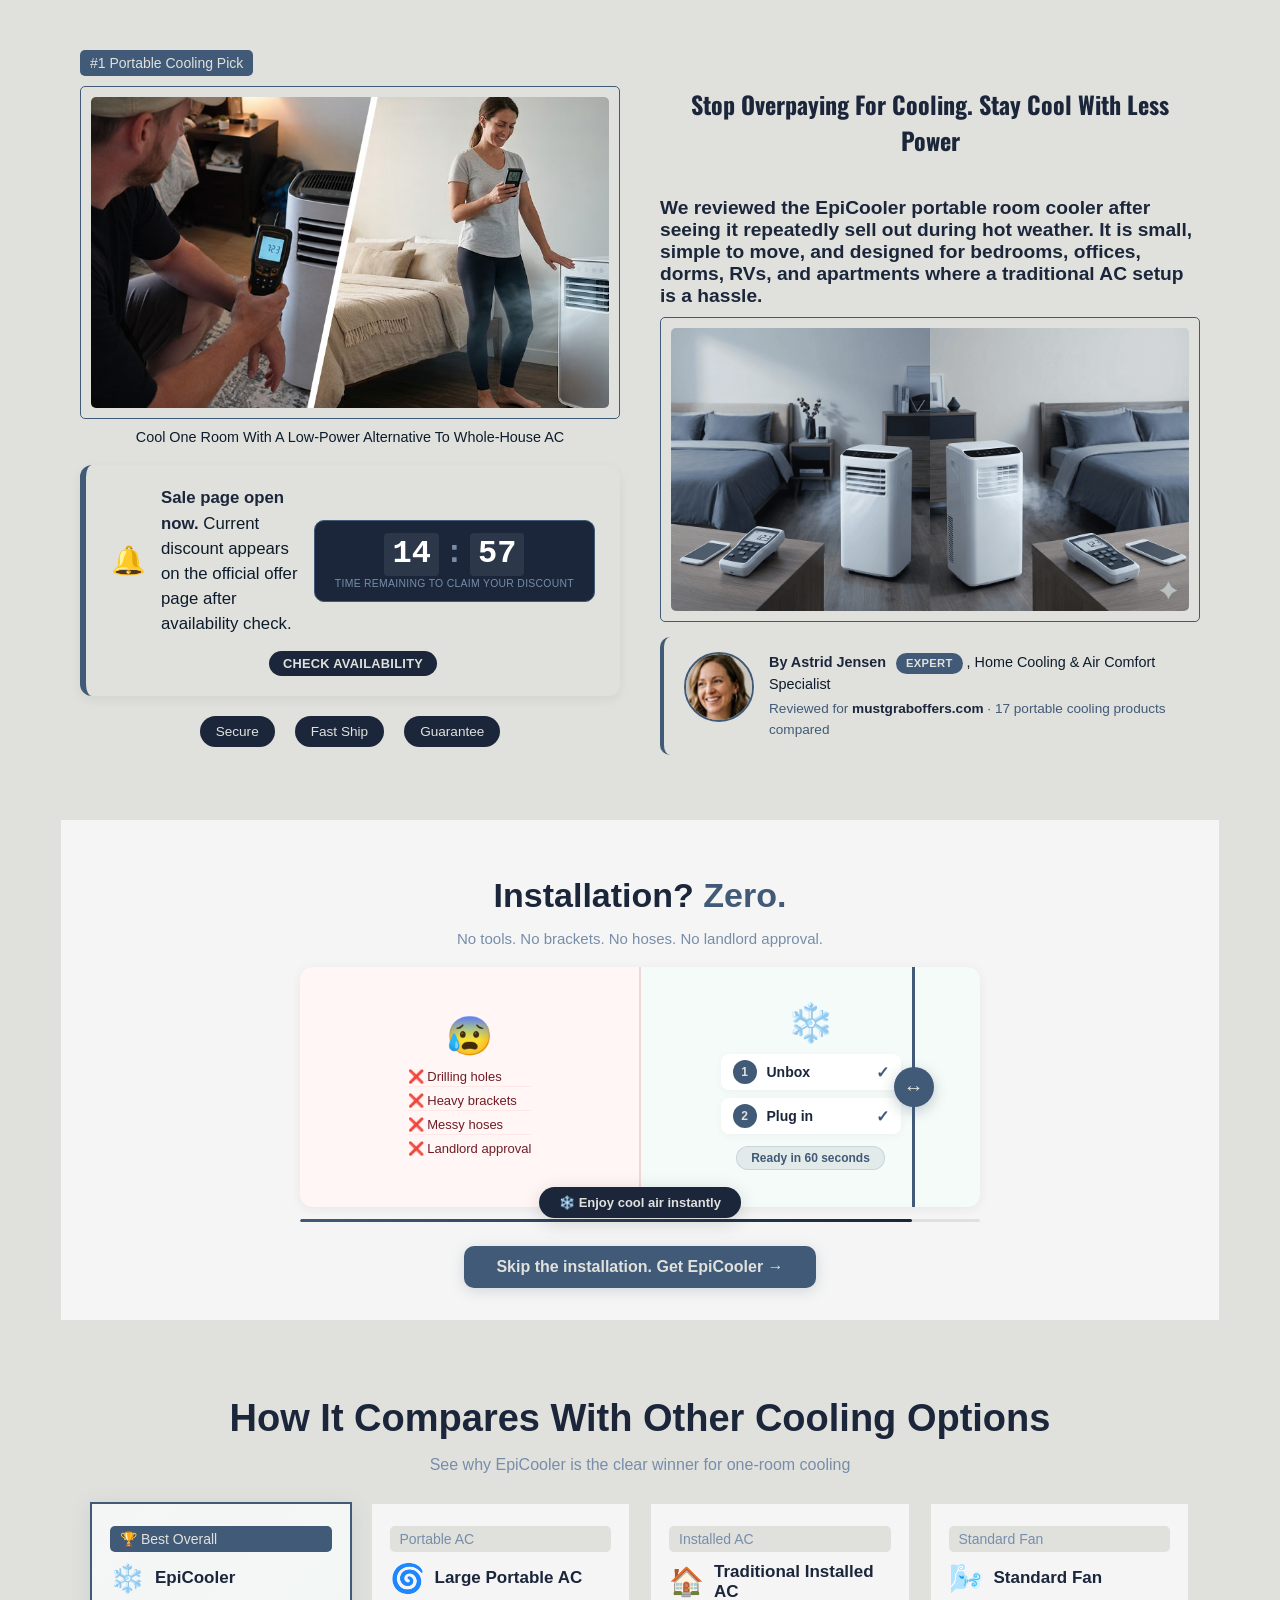
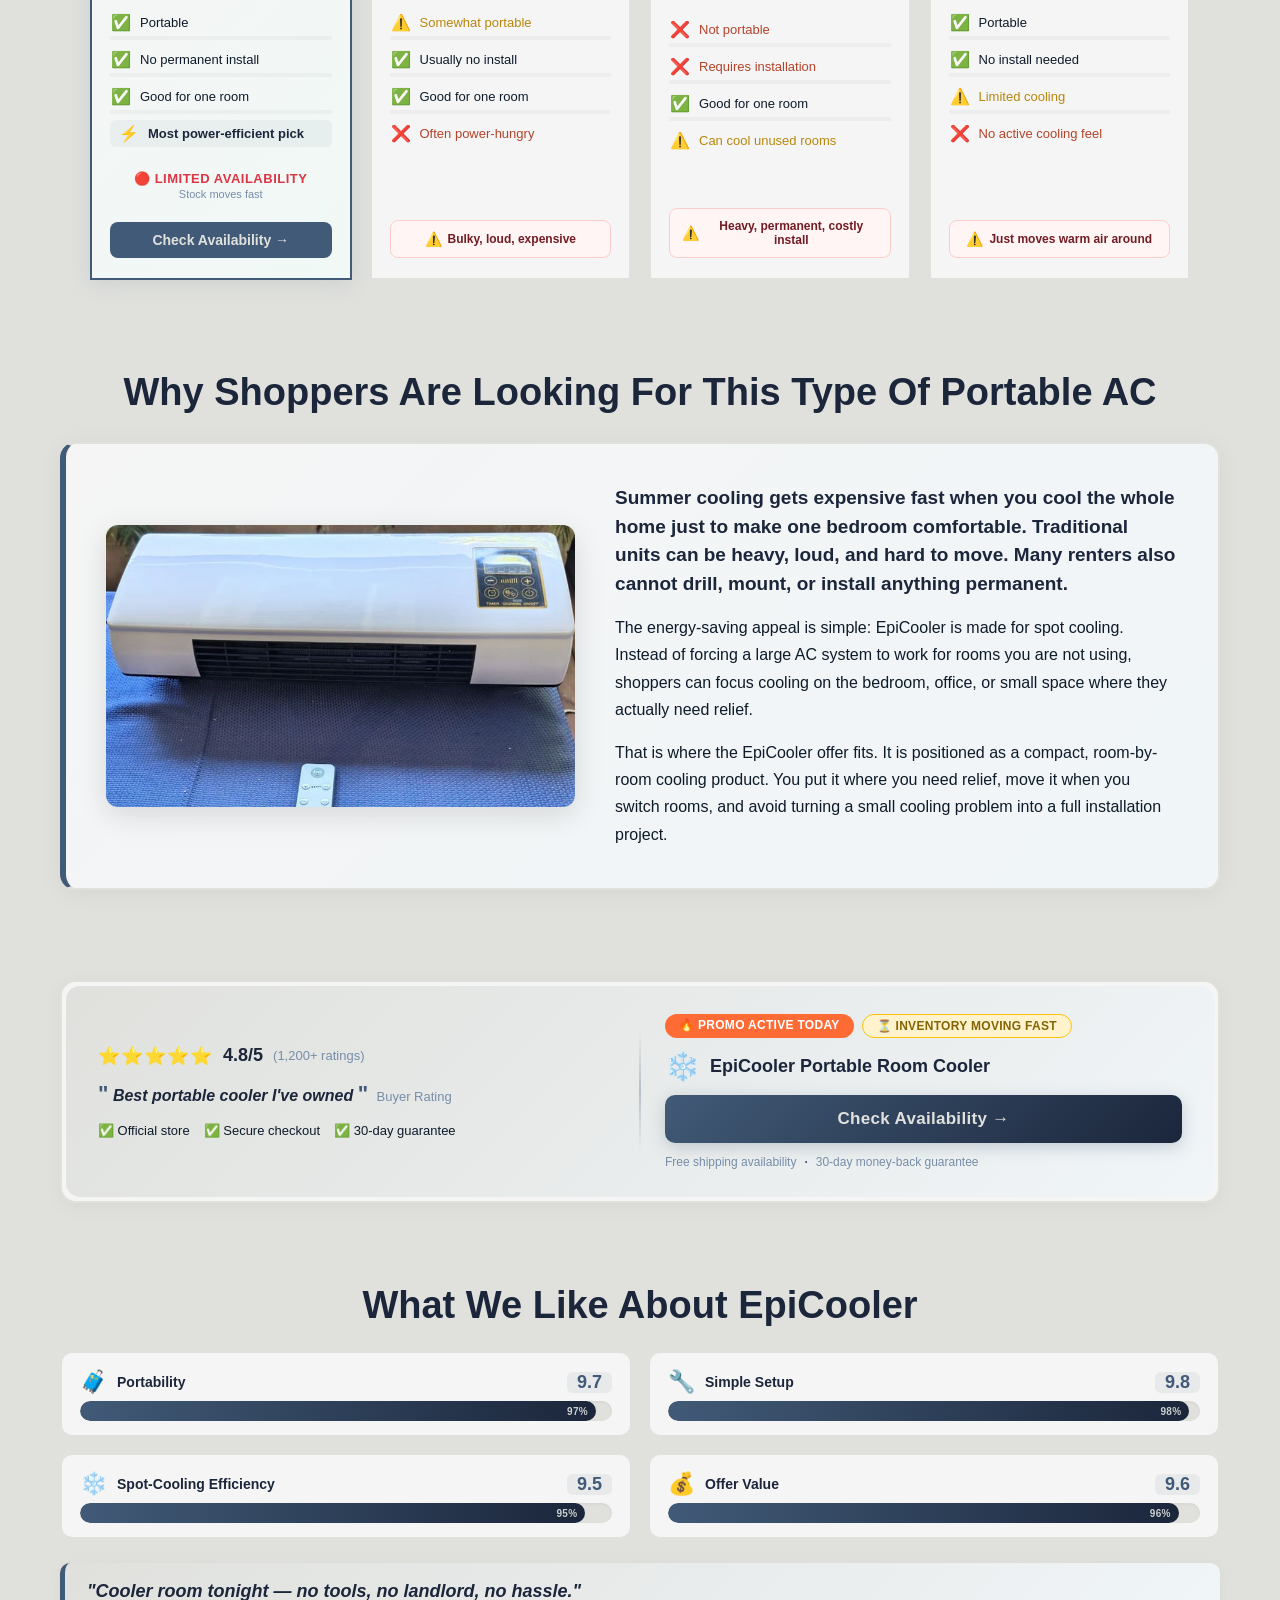
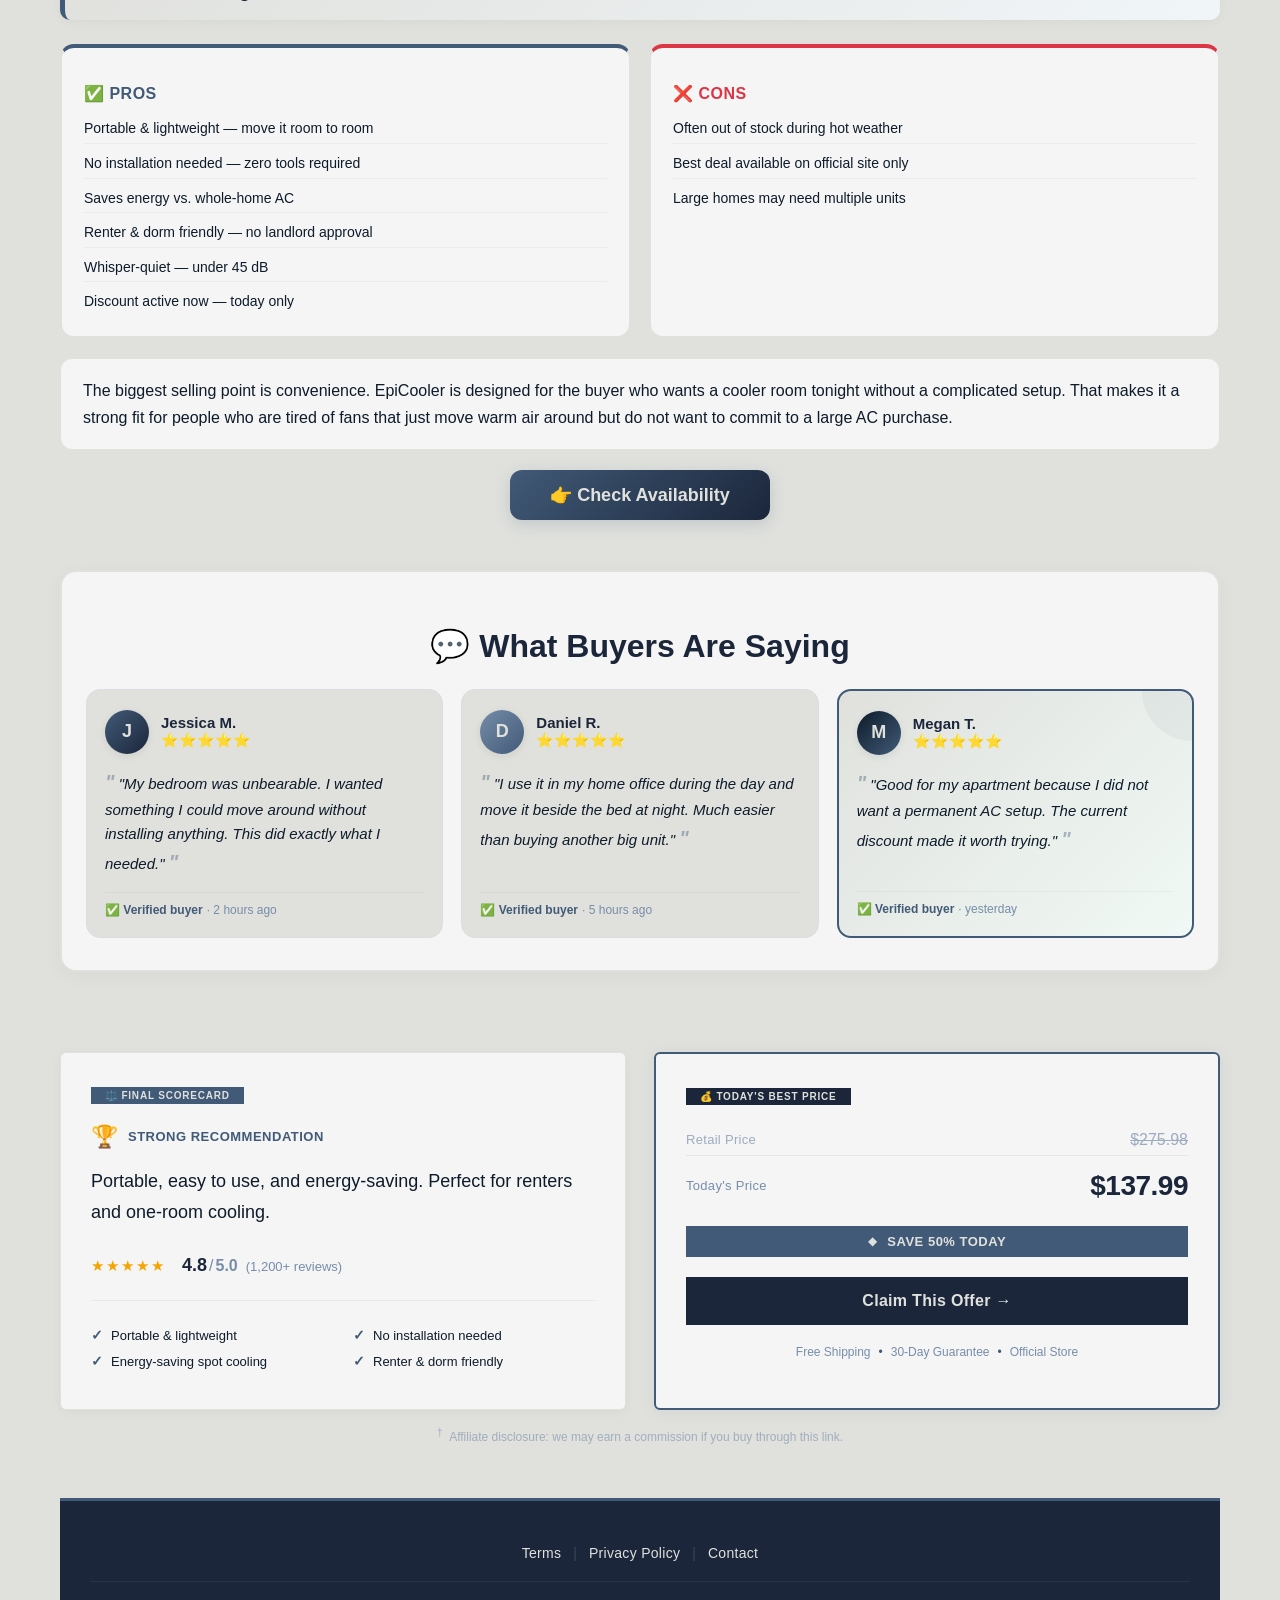
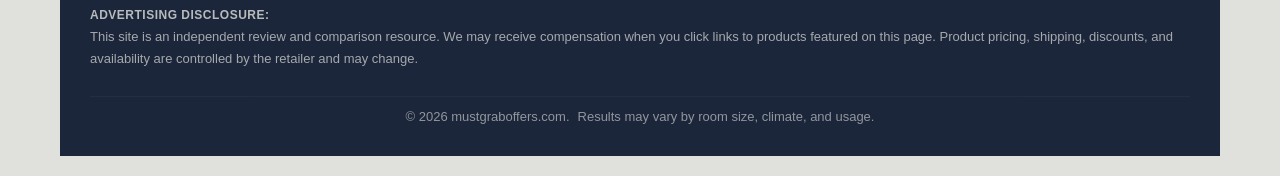
==== index.html @ 8e771e84 "first commit" ====
<!DOCTYPE html>
<html lang="en">

<head>
  <meta charset="UTF-8" />
  <meta name="viewport" content="width=device-width, initial-scale=1.0" />
  <link rel="preconnect" href="https://fonts.googleapis.com" />
  <link rel="preconnect" href="https://fonts.gstatic.com" crossorigin />
  <link href="https://fonts.googleapis.com/css2?family=Oswald:wght@200..700&display=swap" rel="stylesheet" />
  <link rel="stylesheet" href="style.css" />
  <title>Portable Ac</title>
</head>

<body>
  <div class="pagecontainer">
    <div class="section-container">
      <div class="hero">
        <div class="leftside-holder">
          <div class="badge">#1 Portable Cooling Pick</div>
          <div class="img-container">
            <img src="imgs/hero.jpg" alt="" />
          </div>
          <div class="img-des">
            Cool One Room With A Low-Power Alternative To Whole-House AC
          </div>
          <div class="note">
            <div class="note-left">
              <div class="note-icon">🔔</div>
              <div class="note-text">
                <strong>Sale page open now.</strong>
                Current discount appears on the official offer page after
                availability check.
              </div>
            </div>
            <div class="timer-wrapper">
              <div class="timer-display" id="discountTimer">
                <span id="minutes">15</span>
                <span class="timer-colon">:</span>
                <span id="seconds">00</span>
              </div>
              <div class="timer-label">
                Time remaining to claim your discount
              </div>
            </div>
            <div class="note-right">
              <span class="availability-tag">
                <a href="quiz.html">Check Availability</a>
              </span>
            </div>
          </div>
          <div class="features-list">
            <div class="feature-item">Secure</div>
            <div class="feature-item">Fast Ship</div>
            <div class="feature-item">Guarantee</div>
          </div>
        </div>
        <div class="rightside-holder">
          <h1>Stop Overpaying For Cooling. Stay Cool With Less Power</h1>
          <h3>
            We reviewed the EpiCooler portable room cooler after seeing it
            repeatedly sell out during hot weather. It is small, simple to
            move, and designed for bedrooms, offices, dorms, RVs, and
            apartments where a traditional AC setup is a hassle.
          </h3>
          <div class="img-container">
            <img src="imgs/heroai.png" alt="EpiCooler Portable Room Cooler" />
          </div>
          <div class="author-section">
            <div class="author-content">
              <div class="author-image">
                <img src="imgs/author.png" alt="Astrid Jensen" />
              </div>
              <div class="author-text">
                <span class="author-name">By Astrid Jensen</span>
                <span class="author-badge">Expert</span>
                <span>, Home Cooling & Air Comfort Specialist</span>
                <span class="author-review">
                  Reviewed for <strong>mustgraboffers.com</strong> · 17
                  portable cooling products compared
                </span>
              </div>
            </div>
          </div>
        </div>
      </div>
    </div>
    <div class="normalsection">
      <!-- ============================ SWIPE-TO-INSTALL DEMO (MINIMALIST) ============================ -->
      <div class="section-container">
        <div class="swipe-demo-minimal">
          <h2 class="swipe-title-minimal">
            Installation? <span class="highlight">Zero.</span>
          </h2>
          <p class="swipe-subtitle-minimal">
            No tools. No brackets. No hoses. No landlord approval.
          </p>

          <div class="swipe-container-minimal">
            <div class="swipe-track" id="swipeTrack">
              <!-- Stress Side -->
              <div class="swipe-card swipe-stress-minimal">
                <div class="swipe-icon-large">😰</div>
                <div class="swipe-list">
                  <span>❌ Drilling holes</span>
                  <span>❌ Heavy brackets</span>
                  <span>❌ Messy hoses</span>
                  <span>❌ Landlord approval</span>
                </div>
              </div>

              <!-- Divider -->
              <div class="swipe-divider-minimal" id="swipeDividerMinimal">
                <div class="swipe-handle-minimal" id="swipeHandleMinimal">
                  <span>↔</span>
                </div>
              </div>

              <!-- Relief Side -->
              <div class="swipe-card swipe-relief-minimal">
                <div class="swipe-icon-large">❄️</div>
                <div class="swipe-steps-minimal">
                  <div class="step-minimal" id="step1Minimal">
                    <span class="step-num">1</span>
                    <span class="step-label">Unbox</span>
                    <span class="step-check">✓</span>
                  </div>
                  <div class="step-minimal" id="step2Minimal">
                    <span class="step-num">2</span>
                    <span class="step-label">Plug in</span>
                    <span class="step-check">✓</span>
                  </div>
                </div>
                <div class="swipe-tag">Ready in 60 seconds</div>
              </div>
            </div>

            <!-- Progress -->
            <div class="swipe-progress-minimal">
              <div class="swipe-bar-minimal" id="swipeBarMinimal"></div>
            </div>

            <!-- Popup -->
            <div class="swipe-popup-minimal" id="swipePopupMinimal">
              <span id="popupTextMinimal">✨ Just unbox & plug in</span>
            </div>
          </div>

          <div class="swipe-cta-minimal">
            <a href="#" class="cta-minimal"
              onclick="event.preventDefault(); document.querySelector('.quiz-container').scrollIntoView({behavior:'smooth',block:'start'}); renderQuiz(0); return false;">
              Skip the installation. Get EpiCooler →
            </a>
          </div>
        </div>
      </div>
    </div>
    <div class="normalsection">
      <!-- ============================ SPEC SHEET SHOWDOWN ============================ -->
      <div class="section-container">
        <h2 class="spec-title">How It Compares With Other Cooling Options</h2>
        <p class="spec-subtitle">
          See why EpiCooler is the clear winner for one-room cooling
        </p>

        <div class="spec-grid">
          <!-- EpiCooler Card -->
          <div class="spec-card spec-winner">
            <div class="spec-badge winner-badge">🏆 Best Overall</div>
            <div class="spec-product">
              <span class="spec-icon">❄️</span>
              <span class="spec-name">EpiCooler</span>
            </div>

            <div class="spec-features">
              <div class="spec-feature">
                <span class="spec-check">✅</span>
                <span>Portable</span>
              </div>
              <div class="spec-feature">
                <span class="spec-check">✅</span>
                <span>No permanent install</span>
              </div>
              <div class="spec-feature">
                <span class="spec-check">✅</span>
                <span>Good for one room</span>
              </div>
              <div class="spec-feature spec-highlight">
                <span class="spec-check">⚡</span>
                <span>Most power-efficient pick</span>
              </div>
            </div>

            <div class="spec-downside">
              <span class="spec-urgency">🔴 Limited Availability</span>
              <span class="spec-stock">Stock moves fast</span>
            </div>

            <a href="#" class="spec-cta"
              onclick="event.preventDefault(); document.querySelector('.quiz-container').scrollIntoView({behavior:'smooth',block:'start'}); renderQuiz(0); return false;">
              Check Availability →
            </a>
          </div>

          <!-- Large Portable AC -->
          <div class="spec-card">
            <div class="spec-badge">Portable AC</div>
            <div class="spec-product">
              <span class="spec-icon">🌀</span>
              <span class="spec-name">Large Portable AC</span>
            </div>

            <div class="spec-features">
              <div class="spec-feature spec-mid">
                <span class="spec-check">⚠️</span>
                <span>Somewhat portable</span>
              </div>
              <div class="spec-feature">
                <span class="spec-check">✅</span>
                <span>Usually no install</span>
              </div>
              <div class="spec-feature">
                <span class="spec-check">✅</span>
                <span>Good for one room</span>
              </div>
              <div class="spec-feature spec-flaw">
                <span class="spec-check">❌</span>
                <span>Often power-hungry</span>
              </div>
            </div>

            <div class="spec-downside spec-flaw-box">
              <span class="spec-flaw-icon">⚠️</span>
              <span>Bulky, loud, expensive</span>
            </div>
          </div>

          <!-- Traditional Installed AC -->
          <div class="spec-card">
            <div class="spec-badge">Installed AC</div>
            <div class="spec-product">
              <span class="spec-icon">🏠</span>
              <span class="spec-name">Traditional Installed AC</span>
            </div>

            <div class="spec-features">
              <div class="spec-feature spec-flaw">
                <span class="spec-check">❌</span>
                <span>Not portable</span>
              </div>
              <div class="spec-feature spec-flaw">
                <span class="spec-check">❌</span>
                <span>Requires installation</span>
              </div>
              <div class="spec-feature">
                <span class="spec-check">✅</span>
                <span>Good for one room</span>
              </div>
              <div class="spec-feature spec-mid">
                <span class="spec-check">⚠️</span>
                <span>Can cool unused rooms</span>
              </div>
            </div>

            <div class="spec-downside spec-flaw-box">
              <span class="spec-flaw-icon">⚠️</span>
              <span>Heavy, permanent, costly install</span>
            </div>
          </div>

          <!-- Standard Fan -->
          <div class="spec-card">
            <div class="spec-badge">Standard Fan</div>
            <div class="spec-product">
              <span class="spec-icon">🌬️</span>
              <span class="spec-name">Standard Fan</span>
            </div>

            <div class="spec-features">
              <div class="spec-feature">
                <span class="spec-check">✅</span>
                <span>Portable</span>
              </div>
              <div class="spec-feature">
                <span class="spec-check">✅</span>
                <span>No install needed</span>
              </div>
              <div class="spec-feature spec-mid">
                <span class="spec-check">⚠️</span>
                <span>Limited cooling</span>
              </div>
              <div class="spec-feature spec-flaw">
                <span class="spec-check">❌</span>
                <span>No active cooling feel</span>
              </div>
            </div>

            <div class="spec-downside spec-flaw-box">
              <span class="spec-flaw-icon">⚠️</span>
              <span>Just moves warm air around</span>
            </div>
          </div>
        </div>
      </div>
    </div>

    <div class="articlecontainer">
      <div class="section-container">
        <h2 class="article-title">Why Shoppers Are Looking For This Type Of Portable AC</h2>
        <div class="article-content">
          <div class="article-image-holder">
            <img class="article-img" src="imgs/EpiCooler.jpg" alt="EpiCooler Portable Room Cooler" />
          </div>
          <div class="article-text">
            <p>
              Summer cooling gets expensive fast when you cool the whole
              home just to make one bedroom comfortable. Traditional units
              can be heavy, loud, and hard to move. Many renters also cannot
              drill, mount, or install anything permanent.
            </p>
            <p>
              The energy-saving appeal is simple: EpiCooler is made for spot
              cooling. Instead of forcing a large AC system to work for
              rooms you are not using, shoppers can focus cooling on the
              bedroom, office, or small space where they actually need
              relief.
            </p>
            <p>
              That is where the EpiCooler offer fits. It is positioned as a
              compact, room-by-room cooling product. You put it where you
              need relief, move it when you switch rooms, and avoid turning
              a small cooling problem into a full installation project.
            </p>
          </div>
        </div>
      </div>
    </div>

    <div class="normalsection">
      <!-- ============================ EPICOOLER CTA BLOCK ============================ -->
      <div class="section-container">
        <div class="cta-block">

          <div class="cta-block-inner">
            <!-- Left Column -->
            <div class="cta-left">
              <div class="cta-rating">
                <span class="cta-stars">⭐⭐⭐⭐⭐</span>
                <span class="cta-score">4.8/5</span>
                <span class="cta-count">(1,200+ ratings)</span>
              </div>

              <div class="cta-review">
                <span class="cta-quote">"</span>
                Best portable cooler I've owned
                <span class="cta-quote">"</span>
                <span class="cta-author">Buyer Rating</span>
              </div>

              <div class="cta-features">
                <span class="cta-feature">✅ Official store</span>
                <span class="cta-feature">✅ Secure checkout</span>
                <span class="cta-feature">✅ 30-day guarantee</span>
              </div>
            </div>

            <!-- Divider -->
            <div class="cta-divider"></div>

            <!-- Right Column -->
            <div class="cta-right">
              <div class="cta-badges">
                <span class="cta-badge hot">🔥 Promo active today</span>
                <span class="cta-badge stock">⏳ Inventory moving fast</span>
              </div>

              <div class="cta-product">
                <span class="cta-product-icon">❄️</span>
                <span class="cta-product-name">EpiCooler Portable Room Cooler</span>
              </div>

              <a href="#" class="cta-button"
                onclick="event.preventDefault(); document.querySelector('.quiz-container').scrollIntoView({behavior:'smooth',block:'start'}); renderQuiz(0); return false;">
                Check Availability →
              </a>

              <div class="cta-footer">
                <span>Free shipping availability</span>
                <span class="cta-dot">·</span>
                <span>30-day money-back guarantee</span>
              </div>
            </div>
          </div>
        </div>
      </div>
    </div>

    <div class="normalsection">
      <!-- ============================ WHAT WE LIKE ABOUT EPICOOLER ============================ -->
      <div class="section-container">
        <h2 class="like-title">What We Like About EpiCooler</h2>

        <!-- Ratings with Bars - 2 Column Grid -->
        <div class="like-ratings-grid">
          <div class="like-rating-bar">
            <div class="like-rating-bar-header">
              <span class="like-rating-bar-icon">🧳</span>
              <span class="like-rating-bar-label">Portability</span>
              <span class="like-rating-bar-score">9.7</span>
            </div>
            <div class="like-bar-track">
              <div class="like-bar-fill" style="width: 97%">
                <span class="like-bar-value">97%</span>
              </div>
            </div>
          </div>

          <div class="like-rating-bar">
            <div class="like-rating-bar-header">
              <span class="like-rating-bar-icon">🔧</span>
              <span class="like-rating-bar-label">Simple Setup</span>
              <span class="like-rating-bar-score">9.8</span>
            </div>
            <div class="like-bar-track">
              <div class="like-bar-fill" style="width: 98%">
                <span class="like-bar-value">98%</span>
              </div>
            </div>
          </div>

          <div class="like-rating-bar">
            <div class="like-rating-bar-header">
              <span class="like-rating-bar-icon">❄️</span>
              <span class="like-rating-bar-label">Spot-Cooling Efficiency</span>
              <span class="like-rating-bar-score">9.5</span>
            </div>
            <div class="like-bar-track">
              <div class="like-bar-fill" style="width: 95%">
                <span class="like-bar-value">95%</span>
              </div>
            </div>
          </div>

          <div class="like-rating-bar">
            <div class="like-rating-bar-header">
              <span class="like-rating-bar-icon">💰</span>
              <span class="like-rating-bar-label">Offer Value</span>
              <span class="like-rating-bar-score">9.6</span>
            </div>
            <div class="like-bar-track">
              <div class="like-bar-fill" style="width: 96%">
                <span class="like-bar-value">96%</span>
              </div>
            </div>
          </div>
        </div>

        <!-- Testimonial -->
        <div class="like-testimonial">
          <span class="like-testimonial-text">
            "Cooler room tonight — no tools, no landlord, no hassle."
          </span>
        </div>

        <!-- Pros & Cons -->
        <div class="like-proscons">
          <!-- Pros -->
          <div class="like-pros">
            <h3 class="like-pros-title">✅ PROS</h3>
            <ul class="like-list">
              <li>Portable & lightweight — move it room to room</li>
              <li>No installation needed — zero tools required</li>
              <li>Saves energy vs. whole-home AC</li>
              <li>Renter & dorm friendly — no landlord approval</li>
              <li>Whisper-quiet — under 45 dB</li>
              <li>Discount active now — today only</li>
            </ul>
          </div>

          <!-- Cons -->
          <div class="like-cons">
            <h3 class="like-cons-title">❌ CONS</h3>
            <ul class="like-list">
              <li>Often out of stock during hot weather</li>
              <li>Best deal available on official site only</li>
              <li>Large homes may need multiple units</li>
            </ul>
          </div>
        </div>

        <!-- Description -->
        <p class="like-description">
          The biggest selling point is convenience. EpiCooler is designed for
          the buyer who wants a cooler room tonight without a complicated
          setup. That makes it a strong fit for people who are tired of fans
          that just move warm air around but do not want to commit to a large
          AC purchase.
        </p>

        <!-- CTA -->
        <div class="like-cta">
          <a href="#" class="like-cta-button"
            onclick="event.preventDefault(); document.querySelector('.quiz-container').scrollIntoView({behavior:'smooth',block:'start'}); renderQuiz(0); return false;">
            👉 Check Availability
          </a>
        </div>
      </div>
    </div>
    <div class="normalsection">
      <!-- ============================ BUYER COMMENTS ============================ -->
      <div class="section-container">
        <div class="comments-wrapper">
          <h2 class="comments-title">💬 What Buyers Are Saying</h2>

          <div class="comments-grid">
            <!-- Comment 1 -->
            <div class="comment-card">
              <div class="comment-header">
                <div class="comment-avatar" style="
                      background: linear-gradient(135deg, #415a77, #1b263b);
                    ">
                  <span>J</span>
                </div>
                <div class="comment-meta">
                  <div class="comment-name">Jessica M.</div>
                  <div class="comment-stars">⭐⭐⭐⭐⭐</div>
                </div>
              </div>
              <p class="comment-text">
                "My bedroom was unbearable. I wanted something I could move
                around without installing anything. This did exactly what I
                needed."
              </p>
              <div class="comment-footer">
                <span class="comment-verified">✅ Verified buyer</span>
                <span class="comment-time">· 2 hours ago</span>
              </div>
            </div>

            <!-- Comment 2 -->
            <div class="comment-card">
              <div class="comment-header">
                <div class="comment-avatar" style="
                      background: linear-gradient(135deg, #778da9, #415a77);
                    ">
                  <span>D</span>
                </div>
                <div class="comment-meta">
                  <div class="comment-name">Daniel R.</div>
                  <div class="comment-stars">⭐⭐⭐⭐⭐</div>
                </div>
              </div>
              <p class="comment-text">
                "I use it in my home office during the day and move it beside
                the bed at night. Much easier than buying another big unit."
              </p>
              <div class="comment-footer">
                <span class="comment-verified">✅ Verified buyer</span>
                <span class="comment-time">· 5 hours ago</span>
              </div>
            </div>

            <!-- Comment 3 -->
            <div class="comment-card comment-featured">
              <div class="comment-header">
                <div class="comment-avatar" style="
                      background: linear-gradient(135deg, #0d1b2a, #415a77);
                    ">
                  <span>M</span>
                </div>
                <div class="comment-meta">
                  <div class="comment-name">Megan T.</div>
                  <div class="comment-stars">⭐⭐⭐⭐⭐</div>
                </div>
              </div>
              <p class="comment-text">
                "Good for my apartment because I did not want a permanent AC
                setup. The current discount made it worth trying."
              </p>
              <div class="comment-footer">
                <span class="comment-verified">✅ Verified buyer</span>
                <span class="comment-time">· yesterday</span>
              </div>
            </div>
          </div>
        </div>
      </div>
    </div>
    <div class="normalsection">
      <!-- ============================ FINAL VERDICT & OFFER ============================ -->
      <div class="section-container">
        <div class="verdict-wrapper">
          <!-- Left: Verdict -->
          <div class="verdict-card">
            <div class="verdict-badge">⚖️ FINAL SCORECARD</div>

            <div class="verdict-content">
              <div class="verdict-stamp">
                <span class="verdict-icon">🏆</span>
                <span class="verdict-label">STRONG RECOMMENDATION</span>
              </div>

              <p class="verdict-text">
                Portable, easy to use, and energy-saving. Perfect for renters and one-room cooling.
              </p>

              <div class="verdict-rating">
                <div class="verdict-stars">★★★★★</div>
                <div class="verdict-meta">
                  <span class="verdict-score">4.8</span>
                  <span class="verdict-slash">/</span>
                  <span class="verdict-max">5.0</span>
                  <span class="verdict-count">(1,200+ reviews)</span>
                </div>
              </div>

              <hr class="verdict-divider">

              <div class="verdict-features">
                <div class="verdict-feature">
                  <span class="vf-icon">✓</span>
                  <span class="vf-text">Portable & lightweight</span>
                </div>
                <div class="verdict-feature">
                  <span class="vf-icon">✓</span>
                  <span class="vf-text">No installation needed</span>
                </div>
                <div class="verdict-feature">
                  <span class="vf-icon">✓</span>
                  <span class="vf-text">Energy-saving spot cooling</span>
                </div>
                <div class="verdict-feature">
                  <span class="vf-icon">✓</span>
                  <span class="vf-text">Renter & dorm friendly</span>
                </div>
              </div>
            </div>
          </div>

          <!-- Right: Offer -->
          <div class="offer-card">
            <div class="offer-badge">💰 TODAY'S BEST PRICE</div>

            <div class="offer-content">
              <div class="offer-pricing">
                <div class="offer-price-row">
                  <span class="offer-label">Retail Price</span>
                  <span class="offer-amount was">$275.98</span>
                </div>
                <div class="offer-price-row highlight">
                  <span class="offer-label">Today's Price</span>
                  <span class="offer-amount now">$137.99</span>
                </div>
              </div>

              <div class="offer-save">
                <span class="offer-save-icon">◆</span>
                <span class="offer-save-text">Save 50% Today</span>
              </div>

              <a href="#" class="offer-cta"
                onclick="event.preventDefault(); document.querySelector('.quiz-container').scrollIntoView({behavior:'smooth',block:'start'}); renderQuiz(0); return false;">
                Claim This Offer →
              </a>

              <div class="offer-guarantees">
                <span class="offer-guarantee">Free Shipping</span>
                <span class="offer-guarantee-dot">•</span>
                <span class="offer-guarantee">30-Day Guarantee</span>
                <span class="offer-guarantee-dot">•</span>
                <span class="offer-guarantee">Official Store</span>
              </div>
            </div>
          </div>
        </div>

        <!-- Disclosure -->
        <div class="verdict-disclosure">
          <span class="disclosure-icon">†</span>
          Affiliate disclosure: we may earn a commission if you buy through this link.
        </div>
      </div>
    </div>
    <!-- ============================ FOOTER ============================ -->
    <footer class="site-footer">
      <div class="footer-container">
        <div class="footer-links">
          <a href="#" class="footer-link">Terms</a>
          <span class="footer-divider">|</span>
          <a href="#" class="footer-link">Privacy Policy</a>
          <span class="footer-divider">|</span>
          <a href="#" class="footer-link">Contact</a>
        </div>

        <div class="footer-disclosure">
          <span class="disclosure-label">Advertising Disclosure:</span>
          <span class="disclosure-text">This site is an independent review and comparison resource. We may receive
            compensation when you click links to products featured on this page. Product pricing, shipping, discounts,
            and availability are controlled by the retailer and may change.</span>
        </div>

        <div class="footer-copyright">
          <span class="copyright-text">© 2026 mustgraboffers.com.</span>
          <span class="copyright-note">Results may vary by room size, climate, and usage.</span>
        </div>
      </div>
    </footer>
  </div>
  <script src="main.js"></script>
</body>

</html>
---- style.css ----
:root {
  --primary-color: #e0e1dd;
  --secondary-color: #415a77;
  --light-color: #778da9;
  --font-color: #0d1b2a;
  --dark-color: #1b263b;
  --background-color: #f5f5f5;
}

body {
  font-family: Arial, sans-serif;
  margin: 0;
  padding: 0;
  background: linear-gradient(135deg, #e0e1dd 0%, var(--primary-color) 100%);
}
* {
  box-sizing: border-box;
}
a {
  text-decoration: none;
  color: inherit;
}

h1 {
  background-color: var(--primary-color);
  font-family: "Oswald", sans-serif;
  padding: 20px;
  text-align: center;
  font-size: 1.5rem;
  font-weight: bold;
  color: var(--dark-color);
}

h3 {
  color: var(--dark-color);
  font-size: 1.2rem;
  margin-bottom: 10px;
}

.pagecontainer {
  min-height: 100vh;
  max-width: 1200px;
  margin: 0 auto;
  padding: 20px;
}

.section-container {
  padding: 10px 0;
}
.img-container {
  display: flex;
  flex-direction: column;
  align-items: center;
  width: 100%;
  padding: 10px;
  border: 1px solid var(--secondary-color);
  border-radius: 5px;
}
.img-container img {
  max-width: 100%;
  height: auto;
  display: block;
  border-radius: 5px;
}
.img-des {
  font-size: 0.9rem;
  color: var(--font-color);
  margin-top: 10px;
  text-align: center;
}
/* Note Styles */
.note {
  background: var(--primary-color);
  border-radius: 12px;
  padding: 20px 25px;
  display: flex;
  align-items: center;
  justify-content: space-between;
  flex-wrap: wrap;
  gap: 15px;
  border-left: 6px solid var(--secondary-color);
  box-shadow: 0 4px 12px rgba(0, 0, 0, 0.06);
  margin: 20px 0;
  display: flex;
  justify-content: center;
}

.note-left {
  display: flex;
  align-items: center;
  gap: 15px;
  flex: 1;
}

.note-icon {
  font-size: 28px;
  line-height: 1;
  flex-shrink: 0;
}

.note-text {
  color: var(--font-color);
  font-size: 1.05rem;
  line-height: 1.5;
}

.note-text strong {
  color: var(--dark-color);
}

.note-right {
  display: flex;
  align-items: center;
  gap: 12px;
  flex-shrink: 0;
}

.discount-badge {
  background: var(--secondary-color);
  color: white;
  padding: 6px 18px;
  border-radius: 30px;
  font-weight: 700;
  font-size: 0.8rem;
  letter-spacing: 0.5px;
}

.availability-tag {
  background: var(--dark-color);
  color: var(--primary-color);
  padding: 5px 14px;
  border-radius: 30px;
  font-size: 0.8rem;
  font-weight: 600;
  text-transform: uppercase;
  letter-spacing: 0.3px;
}

.features-list {
  display: flex;
  gap: 20px;
  margin-top: 15px;
  justify-content: center;
}
.feature-item {
  background: var(--dark-color);
  color: var(--primary-color);
  padding: 8px 16px;
  border-radius: 20px;
  font-size: 0.85rem;
  font-weight: 500;
}

/* Timer Styles */
.timer-wrapper {
  background: var(--dark-color);
  border-radius: 10px;
  padding: 12px 20px;
  min-width: 140px;
  text-align: center;
  border: 1px solid var(--secondary-color);
}

.timer-header {
  display: flex;
  align-items: center;
  justify-content: center;
  gap: 8px;
  color: var(--primary-color);
  font-size: 0.75rem;
  text-transform: uppercase;
  letter-spacing: 0.5px;
  margin-bottom: 4px;
}

.timer-header i {
  color: var(--light-color);
}

.timer-display {
  display: flex;
  align-items: center;
  justify-content: center;
  gap: 4px;
  font-size: 2rem;
  font-weight: 700;
  color: white;
  font-family: "Courier New", monospace;
  line-height: 1.2;
}

.timer-display span {
  background: rgba(255, 255, 255, 0.08);
  padding: 2px 8px;
  border-radius: 4px;
  min-width: 40px;
}

.timer-colon {
  background: transparent !important;
  padding: 2px 2px !important;
  min-width: auto !important;
  color: var(--light-color);
}

.timer-label {
  color: var(--light-color);
  font-size: 0.65rem;
  margin-top: 2px;
  letter-spacing: 0.3px;
  text-transform: uppercase;
}

/* Timer responsive */
@media (max-width: 600px) {
  .timer-wrapper {
    padding: 10px 15px;
    min-width: 120px;
  }

  .timer-display {
    font-size: 1.6rem;
  }

  .timer-display span {
    min-width: 30px;
    padding: 2px 6px;
  }

  .timer-header {
    font-size: 0.65rem;
  }

  .timer-label {
    font-size: 0.55rem;
  }
}

@media (max-width: 480px) {
  .timer-display {
    font-size: 1.3rem;
  }

  .timer-display span {
    min-width: 25px;
    padding: 1px 4px;
  }
}

/* Responsive */
@media (max-width: 600px) {
  .note {
    flex-direction: column;
    align-items: center;
    padding: 18px;
  }

  .note-text {
    font-size: 0.95rem;
  }

  .note-icon {
    font-size: 22px;
  }
}
/* Author Styles */
.author-section {
  background: var(--primary-color);
  border-radius: 10px;
  padding: 15px 20px;
  margin-top: 15px;
  border-left: 4px solid var(--secondary-color);
}

.author-content {
  display: flex;
  align-items: flex-start;
  gap: 15px;
}

.author-image {
  flex-shrink: 0;
  width: 70px;
  height: 70px;
  border-radius: 50%;
  overflow: hidden;
  border: 2px solid var(--secondary-color);
  background: white;
}

.author-image img {
  width: 100%;
  height: 100%;
  object-fit: cover;
  display: block;
}

.author-text {
  color: var(--font-color);
  font-size: 0.9rem;
  line-height: 1.5;
  flex: 1;
}

.author-name {
  font-weight: 700;
  color: var(--dark-color);
}

.author-review {
  display: block;
  margin-top: 4px;
  font-size: 0.85rem;
  color: var(--secondary-color);
}

.author-review strong {
  color: var(--dark-color);
  font-weight: 600;
}

.author-badge {
  display: inline-block;
  background: var(--secondary-color);
  color: var(--primary-color);
  padding: 2px 10px;
  border-radius: 12px;
  font-size: 0.7rem;
  font-weight: 600;
  text-transform: uppercase;
  letter-spacing: 0.3px;
  margin-left: 6px;
}

/* Author responsive */
@media (max-width: 600px) {
  .author-section {
    padding: 12px 15px;
  }

  .author-text {
    font-size: 0.82rem;
  }

  .author-review {
    font-size: 0.78rem;
  }

  .author-image {
    width: 55px;
    height: 55px;
  }
}
/* hero Styles */
.hero {
  display: grid;
  grid-template-columns: 1fr 1fr;
}
.leftside-holder {
  padding: 20px;
}
.rightside-holder {
  padding: 20px;
}

.badge {
  display: inline-block;
  padding: 5px 10px;
  background-color: var(--secondary-color);
  color: var(--primary-color);
  border-radius: 5px;
  font-size: 14px;
  margin-bottom: 10px;
}
@media (max-width: 768px) {
  .hero {
    grid-template-columns: 1fr;
  }
  .rightside-holder,
  .leftside-holder {
    grid-column: 1;
  }
}

/* ============================ SWIPE-TO-INSTALL (MINIMALIST) ============================ */
.swipe-demo-minimal {
  background: var(--background-color);
  padding: 28px 24px 32px;
  margin: 24px 0;
  border: 1px solid var(--primary-color);
}

.swipe-title-minimal {
  text-align: center;
  font-size: clamp(26px, 3vw, 34px);
  font-weight: 800;
  color: var(--dark-color);
  margin-bottom: 4px;
}

.swipe-title-minimal .highlight {
  color: var(--secondary-color);
}

.swipe-subtitle-minimal {
  text-align: center;
  color: var(--light-color);
  font-size: 15px;
  margin-bottom: 20px;
}

.swipe-container-minimal {
  position: relative;
  max-width: 680px;
  margin: 0 auto;
  user-select: none;
  -webkit-user-select: none;
  touch-action: none;
}

.swipe-track {
  display: flex;
  position: relative;
  height: 240px;
  border-radius: 12px;
  overflow: hidden;
  background: var(--primary-color);
  box-shadow: 0 2px 12px rgba(0, 0, 0, 0.06);
}

/* Cards */
.swipe-card {
  flex: 1;
  padding: 24px 20px;
  display: flex;
  flex-direction: column;
  justify-content: center;
  align-items: center;
  gap: 12px;
  min-width: 0;
}

.swipe-stress-minimal {
  background: #fff6f5;
  border-right: 2px solid #f0d8d8;
}

.swipe-relief-minimal {
  background: #f5fbf8;
}

.swipe-icon-large {
  font-size: 38px;
  line-height: 1;
}

.swipe-list {
  display: flex;
  flex-direction: column;
  gap: 4px;
  font-size: 13px;
  color: #721c24;
  font-weight: 500;
}

.swipe-list span {
  padding: 2px 0;
  border-bottom: 1px solid rgba(220, 53, 69, 0.08);
}

.swipe-list span:last-child {
  border-bottom: none;
}

/* Steps */
.swipe-steps-minimal {
  display: flex;
  flex-direction: column;
  gap: 8px;
  width: 100%;
  max-width: 180px;
}

.step-minimal {
  display: flex;
  align-items: center;
  gap: 10px;
  padding: 6px 12px;
  background: rgba(255, 255, 255, 0.5);
  border-radius: 8px;
  opacity: 0.3;
  transform: translateX(-6px);
  transition: all 0.5s ease;
}

.step-minimal.active {
  opacity: 1;
  transform: translateX(0);
  background: rgba(255, 255, 255, 0.9);
  box-shadow: 0 2px 8px rgba(0, 0, 0, 0.04);
}

.step-minimal .step-num {
  display: inline-flex;
  align-items: center;
  justify-content: center;
  width: 24px;
  height: 24px;
  border-radius: 50%;
  background: var(--secondary-color);
  color: var(--primary-color);
  font-weight: 700;
  font-size: 12px;
  flex-shrink: 0;
}

.step-minimal .step-label {
  font-weight: 600;
  color: var(--dark-color);
  font-size: 14px;
  flex: 1;
}

.step-minimal .step-check {
  color: var(--secondary-color);
  font-weight: 700;
  font-size: 16px;
  opacity: 0;
  transition: opacity 0.4s ease;
}

.step-minimal.active .step-check {
  opacity: 1;
}

.swipe-tag {
  font-size: 12px;
  font-weight: 600;
  color: var(--secondary-color);
  background: rgba(65, 90, 119, 0.1);
  padding: 4px 14px;
  border-radius: 20px;
  border: 1px solid rgba(65, 90, 119, 0.15);
}

/* Divider */
.swipe-divider-minimal {
  position: absolute;
  top: 0;
  left: 50%;
  width: 3px;
  height: 100%;
  background: var(--secondary-color);
  z-index: 5;
  cursor: ew-resize;
  transition: left 0.1s ease;
  touch-action: none;
}

.swipe-handle-minimal {
  position: absolute;
  top: 50%;
  left: 50%;
  transform: translate(-50%, -50%);
  background: var(--secondary-color);
  color: var(--primary-color);
  width: 40px;
  height: 40px;
  border-radius: 50%;
  display: flex;
  align-items: center;
  justify-content: center;
  font-size: 20px;
  font-weight: 700;
  box-shadow: 0 4px 14px rgba(65, 90, 119, 0.3);
  cursor: ew-resize;
  touch-action: none;
  transition: transform 0.2s ease;
}

.swipe-handle-minimal:hover {
  transform: translate(-50%, -50%) scale(1.08);
}

/* Progress */
.swipe-progress-minimal {
  height: 3px;
  background: var(--primary-color);
  border-radius: 2px;
  margin-top: 12px;
  overflow: hidden;
}

.swipe-bar-minimal {
  height: 100%;
  width: 0%;
  background: linear-gradient(90deg, var(--secondary-color), var(--dark-color));
  border-radius: 2px;
  transition: width 0.3s ease;
}

/* Popup */
.swipe-popup-minimal {
  position: absolute;
  bottom: -8px;
  left: 50%;
  transform: translateX(-50%);
  background: var(--dark-color);
  color: var(--primary-color);
  padding: 8px 20px;
  border-radius: 30px;
  font-size: 13px;
  font-weight: 600;
  box-shadow: 0 4px 20px rgba(0, 0, 0, 0.15);
  opacity: 0;
  transition: all 0.5s ease;
  pointer-events: none;
  white-space: nowrap;
}

.swipe-popup-minimal.show {
  opacity: 1;
  bottom: 4px;
}

/* CTA */
.swipe-cta-minimal {
  text-align: center;
  margin-top: 24px;
}

.cta-minimal {
  display: inline-block;
  padding: 12px 32px;
  background: var(--secondary-color);
  color: var(--primary-color);
  border-radius: 10px;
  font-weight: 700;
  font-size: 16px;
  text-decoration: none;
  transition: all 0.3s ease;
  box-shadow: 0 3px 14px rgba(65, 90, 119, 0.2);
}

.cta-minimal:hover {
  transform: translateY(-2px);
  box-shadow: 0 6px 24px rgba(65, 90, 119, 0.3);
  background: var(--dark-color);
}

/* Responsive */
@media (max-width: 600px) {
  .swipe-demo-minimal {
    padding: 20px 16px 24px;
  }

  .swipe-track {
    height: 200px;
  }

  .swipe-card {
    padding: 16px 14px;
    gap: 8px;
  }

  .swipe-icon-large {
    font-size: 30px;
  }

  .swipe-list {
    font-size: 11px;
  }

  .swipe-steps-minimal {
    max-width: 140px;
    gap: 6px;
  }

  .step-minimal {
    padding: 4px 10px;
    gap: 8px;
  }

  .step-minimal .step-num {
    width: 20px;
    height: 20px;
    font-size: 10px;
  }

  .step-minimal .step-label {
    font-size: 12px;
  }

  .swipe-handle-minimal {
    width: 34px;
    height: 34px;
    font-size: 16px;
  }

  .swipe-popup-minimal {
    font-size: 11px;
    padding: 6px 16px;
  }

  .cta-minimal {
    padding: 10px 24px;
    font-size: 14px;
  }
}

@media (max-width: 400px) {
  .swipe-track {
    height: 180px;
  }

  .swipe-list {
    font-size: 10px;
  }

  .swipe-list span {
    padding: 1px 0;
  }

  .swipe-steps-minimal {
    max-width: 120px;
    gap: 4px;
  }

  .step-minimal .step-label {
    font-size: 11px;
  }

  .swipe-icon-large {
    font-size: 26px;
  }

  .swipe-tag {
    font-size: 10px;
    padding: 2px 10px;
  }
}

/* ============================ SPEC SHEET SHOWDOWN ============================ */
.spec-title {
  text-align: center;
  font-size: clamp(28px, 3.5vw, 38px);
  font-weight: 800;
  color: var(--dark-color);
  margin-bottom: 4px;
}

.spec-subtitle {
  text-align: center;
  color: var(--light-color);
  font-size: 16px;
  margin-bottom: 28px;
}

.spec-grid {
  display: grid;
  grid-template-columns: repeat(4, 1fr);
  gap: 18px;
  max-width: 1100px;
  margin: 0 auto;
}

/* Card */
.spec-card {
  background: var(--background-color);
  border: 2px solid var(--primary-color);
  padding: 22px 18px 20px;
  display: flex;
  flex-direction: column;
  transition: all 0.3s ease;
  position: relative;
}

.spec-card:hover {
  box-shadow: 0 8px 28px rgba(0, 0, 0, 0.08);
}

/* Winner Card */
.spec-winner {
  border-color: var(--secondary-color);
  background: linear-gradient(135deg, var(--background-color), #f0f9f5);
  box-shadow: 0 4px 20px rgba(65, 90, 119, 0.12);
}

.spec-winner:hover {
  box-shadow: 0 8px 32px rgba(65, 90, 119, 0.2);
}

/* Badges */
.spec-badge {
  display: inline-block;
  padding: 5px 10px;
  background: var(--primary-color);
  color: var(--light-color);
  border-radius: 5px;
  font-size: 14px;
  margin-bottom: 10px;
}

.winner-badge {
  background: var(--secondary-color);
  color: var(--primary-color);
}

/* Product */
.spec-product {
  display: flex;
  align-items: center;
  gap: 10px;
  margin-bottom: 14px;
}

.spec-icon {
  font-size: 28px;
}

.spec-name {
  font-weight: 700;
  font-size: 17px;
  color: var(--dark-color);
}

/* Features */
.spec-features {
  display: flex;
  flex-direction: column;
  gap: 6px;
  flex: 1;
  margin-bottom: 14px;
}

.spec-feature {
  display: flex;
  align-items: center;
  gap: 8px;
  font-size: 13px;
  color: var(--font-color);
  padding: 4px 0;
  border-bottom: 4px solid rgba(0, 0, 0, 0.03);
}

.spec-feature:last-child {
  border-bottom: none;
}

.spec-check {
  font-size: 16px;
  flex-shrink: 0;
  width: 22px;
  text-align: center;
}

.spec-highlight {
  background: rgba(65, 90, 119, 0.06);
  padding: 4px 8px;
  border-radius: 6px;
  border-bottom: none;
  font-weight: 600;
  color: var(--dark-color);
}

.spec-mid {
  color: #b8860b;
}

.spec-flaw {
  color: #b4432a;
}

/* Downside */
.spec-downside {
  margin-top: auto;
  padding: 10px 12px;
  border-radius: 8px;
  font-size: 12px;
  font-weight: 600;
  text-align: center;
}

/* Winner downside - urgency badge */
.spec-urgency {
  display: block;
  color: #dc3545;
  font-weight: 800;
  font-size: 13px;
  text-transform: uppercase;
  letter-spacing: 0.5px;
  animation: pulseUrgency 1.5s ease-in-out infinite;
}

@keyframes pulseUrgency {
  0%,
  100% {
    opacity: 1;
  }
  50% {
    opacity: 0.5;
  }
}

.spec-stock {
  display: block;
  color: var(--light-color);
  font-weight: 400;
  font-size: 11px;
  margin-top: 2px;
}

/* Flaw downside */
.spec-flaw-box {
  background: #fff5f5;
  border: 1px solid #fcc;
  color: #721c24;
  display: flex;
  align-items: center;
  justify-content: center;
  gap: 6px;
}

.spec-flaw-icon {
  font-size: 14px;
}

/* CTA */
.spec-cta {
  display: block;
  text-align: center;
  padding: 10px;
  margin-top: 12px;
  background: var(--secondary-color);
  color: var(--primary-color);
  border-radius: 8px;
  font-weight: 700;
  font-size: 14px;
  text-decoration: none;
  transition: all 0.3s ease;
}

.spec-cta:hover {
  background: var(--dark-color);
  transform: translateY(-2px);
}

/* Non-winner cards - no CTA or grayed out */
.spec-card:not(.spec-winner) .spec-cta {
  display: none;
}

/* Responsive */
@media (max-width: 1024px) {
  .spec-grid {
    grid-template-columns: repeat(2, 1fr);
    gap: 16px;
  }

  .spec-card {
    text-align: center;
    align-items: center;
    justify-content: center;
  }

  .spec-product {
    justify-content: center;
  }

  .spec-features {
    align-items: center;
  }

  .spec-feature {
    justify-content: center;
    text-align: center;
  }

  .spec-downside {
    text-align: center;
    width: 100%;
  }

  .spec-cta {
    text-align: center;
    width: 100%;
  }
}

@media (max-width: 600px) {
  .spec-grid {
    grid-template-columns: 1fr;
    max-width: 400px;
    gap: 14px;
  }

  .spec-card {
    padding: 18px 16px;
    text-align: center;
    align-items: center;
    justify-content: center;
  }

  .spec-name {
    font-size: 15px;
  }

  .spec-features {
    align-items: center;
  }
  .spec-feature {
    font-size: 12px;
justify-content: center;
    text-align: center;
  }

  .spec-title {
    font-size: 24px;
  }

  .spec-subtitle {
    font-size: 14px;
  }
  .spec-downside {
    text-align: center;
    width: 100%;
  }

}

@media (max-width: 400px) {
  .spec-card {
    padding: 14px 12px;
  }

  .spec-feature {
    font-size: 11px;
    gap: 6px;
  }

  .spec-check {
    font-size: 14px;
    width: 18px;
  }

  .spec-cta {
    font-size: 13px;
    padding: 8px;
  }
}

/* ============================ CTA BLOCK ============================ */
.cta-block {
  background: var(--background-color);
  border-radius: 16px;
  border: 2px solid var(--primary-color);
  padding: 4px;
  margin: 30px 0;
  box-shadow: 0 4px 20px rgba(0, 0, 0, 0.04);
  transition: box-shadow 0.3s ease;
}

.cta-block:hover {
  box-shadow: 0 8px 32px rgba(0, 0, 0, 0.08);
}

.cta-block-inner {
  background: linear-gradient(135deg, var(--primary-color), #f0f5f8);
  border-radius: 14px;
  padding: 28px 32px;
  display: grid;
  grid-template-columns: 1fr auto 1fr;
  gap: 24px;
  align-items: center;
}

/* Left Column */
.cta-left {
  display: flex;
  flex-direction: column;
  gap: 10px;
}

.cta-rating {
  display: flex;
  align-items: center;
  gap: 10px;
  flex-wrap: wrap;
}

.cta-stars {
  color: #f5a400;
  font-size: 18px;
  letter-spacing: 1px;
}

.cta-score {
  font-weight: 800;
  font-size: 18px;
  color: var(--dark-color);
}

.cta-count {
  font-size: 13px;
  color: var(--light-color);
  font-weight: 500;
}

.cta-review {
  font-size: 16px;
  font-weight: 600;
  color: var(--dark-color);
  font-style: italic;
  padding: 4px 0;
}

.cta-quote {
  color: var(--secondary-color);
  font-size: 22px;
  font-weight: 700;
  font-style: normal;
}

.cta-author {
  font-size: 13px;
  font-weight: 400;
  color: var(--light-color);
  font-style: normal;
  margin-left: 4px;
}

.cta-features {
  display: flex;
  flex-wrap: wrap;
  gap: 6px 14px;
  margin-top: 2px;
}

.cta-feature {
  font-size: 13px;
  color: var(--font-color);
  font-weight: 500;
}

/* Divider */
.cta-divider {
  width: 2px;
  height: 120px;
  background: linear-gradient(
    180deg,
    transparent,
    var(--secondary-color),
    transparent
  );
  opacity: 0.3;
  flex-shrink: 0;
}

/* Right Column */
.cta-right {
  display: flex;
  flex-direction: column;
  gap: 12px;
  align-items: flex-start;
}

.cta-badges {
  display: flex;
  flex-wrap: wrap;
  gap: 8px;
}

.cta-badge {
  padding: 4px 14px;
  border-radius: 20px;
  font-size: 12px;
  font-weight: 700;
  text-transform: uppercase;
  letter-spacing: 0.3px;
}

.cta-badge.hot {
  background: #ff6b35;
  color: #fff;
  animation: pulseBadge 2s ease-in-out infinite;
}

@keyframes pulseBadge {
  0%,
  100% {
    transform: scale(1);
  }
  50% {
    transform: scale(1.05);
  }
}

.cta-badge.stock {
  background: #fff3cd;
  color: #856404;
  border: 1px solid #ffc107;
}

.cta-product {
  display: flex;
  align-items: center;
  gap: 10px;
}

.cta-product-icon {
  font-size: 28px;
}

.cta-product-name {
  font-weight: 700;
  font-size: 18px;
  color: var(--dark-color);
}

.cta-button {
  display: inline-block;
  padding: 14px 36px;
  background: linear-gradient(
    135deg,
    var(--secondary-color),
    var(--dark-color)
  );
  color: var(--primary-color);
  border-radius: 10px;
  font-weight: 700;
  font-size: 17px;
  text-decoration: none;
  transition: all 0.3s ease;
  box-shadow: 0 4px 16px rgba(65, 90, 119, 0.25);
  width: 100%;
  text-align: center;
  letter-spacing: 0.3px;
}

.cta-button:hover {
  transform: translateY(-2px);
  box-shadow: 0 8px 28px rgba(65, 90, 119, 0.35);
}

.cta-footer {
  font-size: 12px;
  color: var(--light-color);
  display: flex;
  flex-wrap: wrap;
  gap: 4px 8px;
  align-items: center;
}

.cta-dot {
  color: var(--secondary-color);
  font-weight: 700;
}

/* Responsive */
@media (max-width: 820px) {
  .cta-block-inner {
    display: flex;
    flex-direction: column-reverse;
    padding: 24px 20px;
    gap: 16px;
  }

  .cta-divider {
    width: 25%;
    height: 2px;
    background: linear-gradient(
      90deg,
      transparent,
      var(--secondary-color),
      transparent
    );
  }

  .cta-left {
    order: 2;
  }

  .cta-right {
    order: 1;
  }

  .cta-rating {
    justify-content: center;
  }

  .cta-review {
    text-align: center;
  }

  .cta-features {
    justify-content: center;
  }

  .cta-badges {
    justify-content: center;
  }

  .cta-product {
    justify-content: center;
  }

  .cta-footer {
    justify-content: center;
  }
}

@media (max-width: 480px) {
  .cta-block-inner {
    padding: 18px 14px;
  }

  .cta-stars {
    font-size: 15px;
  }

  .cta-score {
    font-size: 16px;
  }

  .cta-review {
    font-size: 14px;
  }

  .cta-product-name {
    font-size: 15px;
  }

  .cta-button {
    font-size: 15px;
    padding: 12px 24px;
  }

  .cta-badge {
    font-size: 10px;
    padding: 3px 10px;
  }

  .cta-feature {
    font-size: 12px;
  }

  .cta-footer {
    font-size: 11px;
  }
}


/* ============================ ARTICLE SECTION ============================ */
.articlecontainer {
  margin: 40px 0;
}

.article-title {
  font-size: clamp(28px, 3.5vw, 38px);
  font-weight: 800;
  color: var(--dark-color);
  text-align: center;
  margin-bottom: 28px;
}

.article-content {
  background: linear-gradient(135deg, var(--background-color), #f0f5f8);
  border-radius: 16px;
  padding: 40px;
  border: 2px solid var(--primary-color);
  border-left: 6px solid var(--secondary-color);
  box-shadow: 0 4px 24px rgba(0, 0, 0, 0.05);
  display: grid;
  grid-template-columns: 1fr 1.2fr;
  gap: 40px;
  align-items: center;
}

.article-image-holder {
  width: 100%;
}

.article-img {
  width: 100%;
  height: auto;
  border-radius: 12px;
  box-shadow: 0 8px 30px rgba(0, 0, 0, 0.12);
  display: block;
}

.article-text {
  display: flex;
  flex-direction: column;
  gap: 16px;
}

.article-content p {
  font-size: 16px;
  line-height: 1.7;
  color: var(--font-color);
  margin: 0;
  text-align: left;
}

.article-content p:first-child {
  font-size: 19px;
  font-weight: 700;
  color: var(--dark-color);
  line-height: 1.5;
}

/* Article Responsive */
@media (max-width: 900px) {
  .article-content {
    grid-template-columns: 1fr;
    gap: 30px;
    padding: 30px;
  }
  
  .article-image-holder {
    max-width: 500px;
    margin: 0 auto;
  }
}

@media (max-width: 600px) {
  .article-content {
    padding: 24px 20px;
    border-left-width: 4px;
  }

  .article-content p {
    font-size: 14px;
  }

  .article-content p:first-child {
    font-size: 17px;
  }
}

/* ============================ WHAT WE LIKE ABOUT EPICOOLER ============================ */
.like-title {
  text-align: center;
  font-size: clamp(28px, 3.5vw, 38px);
  font-weight: 800;
  color: var(--dark-color);
  margin-bottom: 24px;
}

/* Ratings Grid - 2 columns on desktop, 1 on mobile */
.like-ratings-grid {
  display: grid;
  grid-template-columns: 1fr 1fr;
  gap: 16px;
  margin-bottom: 24px;
}

.like-rating-bar {
  background: var(--background-color);
  border-radius: 12px;
  padding: 16px 18px 14px;
  border: 2px solid var(--primary-color);
  transition: all 0.3s ease;
  display: flex;
  flex-direction: column;
  gap: 6px;
}

.like-rating-bar:hover {
  transform: translateY(-3px);
  border-color: var(--secondary-color);
  box-shadow: 0 6px 20px rgba(0, 0, 0, 0.06);
}

.like-rating-bar-header {
  display: flex;
  align-items: center;
  gap: 10px;
}

.like-rating-bar-icon {
  font-size: 22px;
  flex-shrink: 0;
}

.like-rating-bar-label {
  font-size: 14px;
  font-weight: 600;
  color: var(--dark-color);
  flex: 1;
}

.like-rating-bar-score {
  font-size: 18px;
  font-weight: 800;
  color: var(--secondary-color);
  background: rgba(65, 90, 119, 0.08);
  padding: 0 10px;
  border-radius: 6px;
  min-width: 36px;
  text-align: center;
}

.like-bar-track {
  width: 100%;
  height: 20px;
  background: var(--primary-color);
  border-radius: 30px;
  overflow: hidden;
  position: relative;
  box-shadow: inset 0 1px 3px rgba(0, 0, 0, 0.06);
}

.like-bar-fill {
  height: 100%;
  background: linear-gradient(90deg, var(--secondary-color), var(--dark-color));
  border-radius: 30px;
  transition: width 1.2s ease;
  position: relative;
  display: flex;
  align-items: center;
  justify-content: flex-end;
  padding-right: 8px;
  min-width: 30px;
}

.like-bar-value {
  font-size: 10px;
  font-weight: 700;
  color: var(--primary-color);
  letter-spacing: 0.3px;
  opacity: 0.9;
  white-space: nowrap;
}

/* Hover animation for bars */
.like-rating-bar:hover .like-bar-fill {
  background: linear-gradient(90deg, var(--secondary-color), #2d4a66);
}

/* Testimonial */
.like-testimonial {
  background: linear-gradient(135deg, var(--primary-color), #f0f5f8);
  border-left: 5px solid var(--secondary-color);
  border-radius: 10px;
  padding: 16px 22px;
  margin-bottom: 24px;
  display: flex;
  align-items: center;
  gap: 14px;
  box-shadow: 0 2px 12px rgba(0, 0, 0, 0.04);
}


.like-testimonial-text {
  font-size: 18px;
  font-weight: 600;
  color: var(--dark-color);
  font-style: italic;
  line-height: 1.4;
}

/* Pros & Cons */
.like-proscons {
  display: grid;
  grid-template-columns: 1fr 1fr;
  gap: 18px;
  margin-bottom: 20px;
}

.like-pros,
.like-cons {
  background: var(--background-color);
  border-radius: 14px;
  padding: 20px 22px;
  border: 2px solid var(--primary-color);
  transition: all 0.3s ease;
}

.like-pros:hover,
.like-cons:hover {
  transform: translateY(-2px);
  box-shadow: 0 6px 20px rgba(0, 0, 0, 0.04);
}

.like-pros {
  border-top: 4px solid var(--secondary-color);
}

.like-cons {
  border-top: 4px solid #dc3545;
}

.like-pros-title {
  font-size: 16px;
  font-weight: 800;
  color: var(--secondary-color);
  margin-bottom: 12px;
  letter-spacing: 0.5px;
}

.like-cons-title {
  font-size: 16px;
  font-weight: 800;
  color: #dc3545;
  margin-bottom: 12px;
  letter-spacing: 0.5px;
}

.like-list {
  list-style: none;
  padding: 0;
  margin: 0;
  display: flex;
  flex-direction: column;
  gap: 6px;
}

.like-list li {
  font-size: 14px;
  color: var(--font-color);
  padding: 4px 0;
  border-bottom: 1px solid rgba(0, 0, 0, 0.04);
  line-height: 1.4;
}

.like-list li:last-child {
  border-bottom: none;
}

/* Description */
.like-description {
  font-size: 16px;
  line-height: 1.7;
  color: var(--font-color);
  padding: 18px 22px;
  background: var(--background-color);
  border-radius: 12px;
  border: 1px solid var(--primary-color);
  margin-bottom: 20px;
}

/* CTA */
.like-cta {
  text-align: center;
  margin-top: 4px;
}

.like-cta-button {
  display: inline-block;
  padding: 14px 40px;
  background: linear-gradient(
    135deg,
    var(--secondary-color),
    var(--dark-color)
  );
  color: var(--primary-color);
  border-radius: 12px;
  font-weight: 700;
  font-size: 18px;
  text-decoration: none;
  transition: all 0.3s ease;
  box-shadow: 0 4px 16px rgba(65, 90, 119, 0.2);
}

.like-cta-button:hover {
  transform: translateY(-3px);
  box-shadow: 0 8px 28px rgba(65, 90, 119, 0.3);
}

/* ============================ RESPONSIVE ============================ */

/* Tablet and smaller */
@media (max-width: 820px) {
  .like-ratings-grid {
    grid-template-columns: 1fr 1fr;
    gap: 12px;
  }

  .like-proscons {
    grid-template-columns: 1fr;
    gap: 14px;
  }

  .like-testimonial {
    flex-direction: column;
    text-align: center;
    padding: 14px 18px;
  }

  .like-testimonial-text {
    font-size: 16px;
  }

  /* center items */
  .like-proscons {
    grid-template-columns: 1fr;
    gap: 14px;
  }

  .like-pros,
  .like-cons {
    text-align: center;
    display: flex;
    flex-direction: column;
    align-items: center;
    padding: 20px 16px;
  }

  .like-pros-title,
  .like-cons-title {
    text-align: center;
    width: 100%;
  }

  .like-list {
    align-items: center;
    width: 100%;
    max-width: 400px;
  }

  .like-list li {
    text-align: center;
    padding: 6px 0;
    width: 100%;
    border-bottom: 1px solid rgba(0, 0, 0, 0.04);
  }

  .like-list li:last-child {
    border-bottom: none;
  }
}

/* Mobile */
@media (max-width: 600px) {
  .like-ratings-grid {
    grid-template-columns: 1fr;
    gap: 12px;
  }

  .like-rating-bar {
    padding: 14px 16px 12px;
  }

  .like-rating-bar-icon {
    font-size: 20px;
  }

  .like-rating-bar-label {
    font-size: 13px;
  }

  .like-rating-bar-score {
    font-size: 16px;
    min-width: 32px;
    padding: 0 8px;
  }

  .like-bar-track {
    height: 18px;
  }

  .like-bar-value {
    font-size: 9px;
    padding-right: 6px;
  }

  .like-pros,
  .like-cons {
    padding: 16px 14px;
  }

  .like-list li {
    font-size: 13px;
  }

  .like-testimonial-text {
    font-size: 14px;
  }

  .like-description {
    font-size: 14px;
    padding: 14px 16px;
  }

  .like-cta-button {
    padding: 12px 28px;
    font-size: 16px;
    width: 100%;
  }
}

/* Small mobile */
@media (max-width: 400px) {
  .like-rating-bar {
    padding: 12px 12px 10px;
  }

  .like-rating-bar-icon {
    font-size: 18px;
  }

  .like-rating-bar-label {
    font-size: 12px;
  }

  .like-rating-bar-score {
    font-size: 14px;
    min-width: 28px;
    padding: 0 6px;
  }

  .like-bar-track {
    height: 16px;
  }

  .like-bar-value {
    font-size: 8px;
    padding-right: 4px;
  }
}

/* ============================ BUYER COMMENTS ============================ */
.comments-wrapper {
  background: var(--background-color);
  border-radius: 16px;
  padding: 28px 24px 32px;
  border: 2px solid var(--primary-color);
  margin: 30px 0;
  box-shadow: 0 4px 20px rgba(0, 0, 0, 0.04);
}

.comments-title {
  text-align: center;
  font-size: clamp(24px, 3vw, 32px);
  font-weight: 800;
  color: var(--dark-color);
  margin-bottom: 24px;
}

.comments-grid {
  display: grid;
  grid-template-columns: repeat(3, 1fr);
  gap: 18px;
}

.comment-card {
  background: var(--primary-color);
  border-radius: 14px;
  padding: 20px 18px;
  border: 1px solid #d9dee2;
  transition: all 0.3s ease;
  display: flex;
  flex-direction: column;
  position: relative;
}

.comment-card:hover {
  transform: translateY(-4px);
  box-shadow: 0 8px 28px rgba(0, 0, 0, 0.08);
  border-color: var(--secondary-color);
}

/* Featured comment */
.comment-featured {
  border: 2px solid var(--secondary-color);
  background: linear-gradient(135deg, var(--primary-color), #f0f9f5);
  position: relative;
  overflow: hidden;
}

.comment-featured::before {
  content: "";
  position: absolute;
  top: -50px;
  right: -50px;
  width: 100px;
  height: 100px;
  border-radius: 50%;
  background: rgba(65, 90, 119, 0.06);
}

.comment-header {
  display: flex;
  align-items: center;
  gap: 12px;
  margin-bottom: 12px;
}

.comment-avatar {
  width: 44px;
  height: 44px;
  border-radius: 50%;
  display: flex;
  align-items: center;
  justify-content: center;
  color: var(--primary-color);
  font-weight: 700;
  font-size: 18px;
  flex-shrink: 0;
  box-shadow: 0 2px 8px rgba(0, 0, 0, 0.08);
}

.comment-meta {
  flex: 1;
}

.comment-name {
  font-weight: 700;
  font-size: 15px;
  color: var(--dark-color);
}

.comment-stars {
  color: #f5a400;
  font-size: 14px;
  letter-spacing: 1px;
  line-height: 1.3;
}

.comment-text {
  font-size: 15px;
  line-height: 1.6;
  color: var(--font-color);
  margin: 0 0 14px;
  flex: 1;
  font-style: italic;
}

.comment-text::before {
  content: '"';
  color: var(--secondary-color);
  font-size: 20px;
  font-weight: 700;
  opacity: 0.4;
}

.comment-text::after {
  content: '"';
  color: var(--secondary-color);
  font-size: 20px;
  font-weight: 700;
  opacity: 0.4;
}

.comment-footer {
  display: flex;
  flex-wrap: wrap;
  align-items: center;
  gap: 4px;
  font-size: 12px;
  color: var(--light-color);
  padding-top: 10px;
  border-top: 1px solid rgba(0, 0, 0, 0.04);
}

.comment-verified {
  color: var(--secondary-color);
  font-weight: 600;
}

.comment-time {
  color: var(--light-color);
}

/* ============================ RESPONSIVE ============================ */

/* Tablet */
@media (max-width: 820px) {
  .comments-grid {
display: flex;
    flex-direction: column-reverse;
        gap: 16px;
  }

  .comment-featured {
    grid-column: 1 / -1;
  }
}

/* Mobile */
@media (max-width: 600px) {
  .comments-wrapper {
    padding: 20px 16px 24px;
  }

  .comments-grid {
    gap: 14px;
    display: flex;
    flex-direction: column-reverse;
  }

  .comment-card {
    padding: 16px 14px;
  }

  .comment-avatar {
    width: 38px;
    height: 38px;
    font-size: 15px;
  }

  .comment-name {
    font-size: 14px;
  }

  .comment-stars {
    font-size: 12px;
  }

  .comment-text {
    font-size: 14px;
  }

  .comment-text::before,
  .comment-text::after {
    font-size: 16px;
  }

  .comment-footer {
    font-size: 11px;
  }

  .comment-featured-badge {
    font-size: 9px;
    padding: 2px 8px;
    top: 8px;
    right: 8px;
  }
}

/* Small mobile */
@media (max-width: 400px) {
  .comments-wrapper {
    padding: 16px 12px 20px;
  }

  .comment-card {
    padding: 14px 12px;
  }

  .comment-avatar {
    width: 34px;
    height: 34px;
    font-size: 13px;
  }

  .comment-name {
    font-size: 13px;
  }

  .comment-text {
    font-size: 13px;
  }

  .comment-header {
    gap: 10px;
  }
}

/* ============================ FINAL VERDICT & OFFER (BOXY ELEGANT) ============================ */
.verdict-wrapper {
    display: grid;
    grid-template-columns: 1fr 1fr;
    gap: 28px;
    margin: 30px 0 12px;
}

/* ===== Verdict Card ===== */
.verdict-card {
    background: var(--background-color);
    border-radius: 6px;
    padding: 32px 30px 36px;
    border: 1px solid var(--primary-color);
    box-shadow: 0 2px 12px rgba(0, 0, 0, 0.04);
    transition: all 0.3s ease;
    position: relative;
}

.verdict-card:hover {
    box-shadow: 0 4px 24px rgba(0, 0, 0, 0.07);
}

.verdict-badge {
    display: inline-block;
    background: var(--secondary-color);
    color: var(--primary-color);
    padding: 3px 14px;
    font-size: 10px;
    font-weight: 700;
    letter-spacing: 0.8px;
    text-transform: uppercase;
    margin-bottom: 20px;
}

.verdict-content {
    display: flex;
    flex-direction: column;
    gap: 16px;
}

.verdict-stamp {
    display: flex;
    align-items: center;
    gap: 10px;
}

.verdict-icon {
    font-size: 22px;
}

.verdict-label {
    font-size: 13px;
    font-weight: 700;
    color: var(--secondary-color);
    letter-spacing: 0.5px;
    text-transform: uppercase;
}

.verdict-text {
    font-size: 18px;
    line-height: 1.7;
    color: var(--font-color);
    margin: 0;
    padding: 0;
    font-weight: 400;
}

.verdict-rating {
    display: flex;
    align-items: center;
    gap: 16px;
    padding: 12px 0 4px;
}

.verdict-stars {
    color: #f5a400;
    font-size: 15px;
    letter-spacing: 2px;
}

.verdict-meta {
    display: flex;
    align-items: baseline;
    gap: 2px;
}

.verdict-score {
    font-weight: 700;
    font-size: 18px;
    color: var(--dark-color);
}

.verdict-slash {
    color: var(--light-color);
    font-weight: 300;
    font-size: 16px;
}

.verdict-max {
    font-weight: 600;
    font-size: 16px;
    color: var(--light-color);
}

.verdict-count {
    font-size: 13px;
    color: var(--light-color);
    margin-left: 6px;
    font-weight: 400;
}

.verdict-divider {
    border: none;
    border-top: 1px solid var(--primary-color);
    margin: 4px 0 6px;
    opacity: 0.6;
}

.verdict-features {
    display: grid;
    grid-template-columns: 1fr 1fr;
    gap: 2px 20px;
}

.verdict-feature {
    display: flex;
    align-items: center;
    gap: 8px;
    padding: 4px 0;
    font-size: 13px;
    color: var(--font-color);
}

.vf-icon {
    color: var(--secondary-color);
    font-weight: 700;
    font-size: 14px;
}

.vf-text {
    font-weight: 400;
}

/* ===== Offer Card ===== */
.offer-card {
    background: var(--background-color);
    border-radius: 6px;
    padding: 32px 30px 36px;
    border: 2px solid var(--secondary-color);
    box-shadow: 0 2px 16px rgba(65, 90, 119, 0.08);
    transition: all 0.3s ease;
    position: relative;
}

.offer-card:hover {
    box-shadow: 0 4px 28px rgba(65, 90, 119, 0.13);
}

.offer-badge {
    display: inline-block;
    background: var(--dark-color);
    color: var(--primary-color);
    padding: 3px 14px;
    font-size: 10px;
    font-weight: 700;
    letter-spacing: 0.8px;
    text-transform: uppercase;
    margin-bottom: 20px;
}

.offer-content {
    display: flex;
    flex-direction: column;
    gap: 16px;
}

.offer-pricing {
    display: flex;
    flex-direction: column;
    gap: 4px;
}

.offer-price-row {
    display: flex;
    justify-content: space-between;
    align-items: center;
    padding: 6px 0;
    border-bottom: 1px solid var(--primary-color);
    opacity: 0.7;
}

.offer-price-row:last-child {
    border-bottom: none;
    opacity: 1;
}

.offer-price-row.highlight {
    padding: 10px 0 6px;
}

.offer-label {
    font-size: 13px;
    font-weight: 500;
    color: var(--light-color);
    letter-spacing: 0.3px;
}

.offer-amount.was {
    font-size: 16px;
    color: var(--light-color);
    text-decoration: line-through;
    font-weight: 500;
}

.offer-amount.now {
    font-size: 28px;
    font-weight: 700;
    color: var(--dark-color);
    letter-spacing: -0.5px;
}

.offer-save {
    display: flex;
    align-items: center;
    justify-content: center;
    gap: 10px;
    background: var(--secondary-color);
    color: var(--primary-color);
    padding: 8px 16px;
    margin: 2px 0 4px;
    letter-spacing: 0.5px;
}

.offer-save-icon {
    font-size: 12px;
    font-weight: 300;
}

.offer-save-text {
    font-size: 13px;
    font-weight: 700;
    text-transform: uppercase;
}

.offer-cta {
    display: block;
    text-align: center;
    padding: 14px 20px;
    background: var(--dark-color);
    color: var(--primary-color);
    font-weight: 600;
    font-size: 16px;
    text-decoration: none;
    transition: all 0.3s ease;
    letter-spacing: 0.3px;
    border: 1px solid var(--dark-color);
}

.offer-cta:hover {
    background: transparent;
    color: var(--dark-color);
}

.offer-guarantees {
    display: flex;
    flex-wrap: wrap;
    justify-content: center;
    gap: 4px 8px;
    font-size: 12px;
    color: var(--light-color);
    padding-top: 4px;
}

.offer-guarantee {
    font-weight: 500;
}

.offer-guarantee-dot {
    color: var(--secondary-color);
    font-weight: 300;
}

/* ===== Disclosure ===== */
.verdict-disclosure {
    text-align: center;
    font-size: 12px;
    color: var(--light-color);
    margin-top: 12px;
    padding: 4px 0;
    border-top: 1px solid var(--primary-color);
    opacity: 0.6;
}

.disclosure-icon {
    font-size: 10px;
    margin-right: 4px;
    vertical-align: super;
}

/* ============================ RESPONSIVE ============================ */
@media (max-width: 820px) {
    .verdict-wrapper {
        grid-template-columns: 1fr;
        gap: 20px;
    }
    
    .verdict-card,
    .offer-card {
        padding: 26px 24px 30px;
    }
    
    .verdict-features {
        grid-template-columns: 1fr;
        gap: 0px;
    }
}

@media (max-width: 600px) {
    .verdict-card,
    .offer-card {
        padding: 20px 18px 24px;
        border-radius: 4px;
    }
    
    .verdict-text {
        font-size: 16px;
    }
    
    .verdict-stars {
        font-size: 13px;
    }
    
    .verdict-score {
        font-size: 16px;
    }
    
    .verdict-feature {
        font-size: 12px;
    }
    
    .offer-amount.now {
        font-size: 24px;
    }
    
    .offer-amount.was {
        font-size: 15px;
    }
    
    .offer-cta {
        font-size: 15px;
        padding: 12px 18px;
    }
    
    .offer-guarantees {
        font-size: 11px;
        gap: 2px 6px;
    }
    
    .verdict-label {
        font-size: 11px;
    }
}

@media (max-width: 400px) {
    .verdict-card,
    .offer-card {
        padding: 16px 14px 20px;
    }
    
    .verdict-text {
        font-size: 14px;
    }
    
    .offer-amount.now {
        font-size: 20px;
    }
    
    .offer-cta {
        font-size: 14px;
        padding: 10px 16px;
    }
    
    .offer-save-text {
        font-size: 11px;
    }
    
    .verdict-stars {
        font-size: 12px;
    }
}

/* ============================ FOOTER ============================ */
.site-footer {
    background: var(--dark-color);
    color: var(--primary-color);
    padding: 40px 20px 32px;
    margin-top: 40px;
    border-top: 3px solid var(--secondary-color);
}

.footer-container {
    max-width: 1100px;
    margin: 0 auto;
    display: flex;
    flex-direction: column;
    gap: 20px;
}

/* Footer Links */
.footer-links {
    display: flex;
    flex-wrap: wrap;
    justify-content: center;
    align-items: center;
    gap: 6px 12px;
    padding-bottom: 16px;
    border-bottom: 1px solid rgba(255, 255, 255, 0.06);
}

.footer-link {
    color: var(--primary-color);
    text-decoration: none;
    font-size: 14px;
    font-weight: 500;
    transition: color 0.3s ease;
    letter-spacing: 0.3px;
    padding: 4px 0;
}

.footer-link:hover {
    color: var(--light-color);
    text-decoration: underline;
}

.footer-divider {
    color: rgba(255, 255, 255, 0.15);
    font-weight: 300;
    font-size: 14px;
}

/* Disclosure */
.footer-disclosure {
    display: flex;
    flex-direction: column;
    gap: 4px;
    padding: 6px 0;
}

.disclosure-label {
    font-size: 12px;
    font-weight: 700;
    color: var(--primary-color);
    letter-spacing: 0.5px;
    text-transform: uppercase;
    opacity: 0.8;
}

.disclosure-text {
    font-size: 13px;
    line-height: 1.7;
    color: var(--primary-color);
    opacity: 0.7;
    font-weight: 300;
}

/* Copyright */
.footer-copyright {
    display: flex;
    flex-wrap: wrap;
    justify-content: center;
    gap: 4px 8px;
    padding-top: 12px;
    border-top: 1px solid rgba(255, 255, 255, 0.06);
    font-size: 13px;
    color: var(--primary-color);
    opacity: 0.6;
}

.copyright-text {
    font-weight: 500;
}

.copyright-note {
    font-weight: 300;
}

/* ============================ RESPONSIVE ============================ */
@media (max-width: 768px) {
    .site-footer {
        padding: 32px 16px 24px;
    }
    
    .footer-links {
        gap: 4px 10px;
        padding-bottom: 14px;
    }
    
    .footer-link {
        font-size: 13px;
    }
    
    .disclosure-text {
        font-size: 12px;
        line-height: 1.6;
    }
    
    .footer-copyright {
        font-size: 12px;
        flex-direction: column;
        align-items: center;
        gap: 2px;
    }
}

@media (max-width: 480px) {
    .site-footer {
        padding: 24px 14px 20px;
    }
    
    .footer-links {
        gap: 4px 8px;
        padding-bottom: 12px;
    }
    
    .footer-link {
        font-size: 12px;
    }
    
    .footer-divider {
        font-size: 12px;
    }
    
    .disclosure-label {
        font-size: 11px;
    }
    
    .disclosure-text {
        font-size: 11px;
        line-height: 1.5;
    }
    
    .footer-copyright {
        font-size: 11px;
    }
}
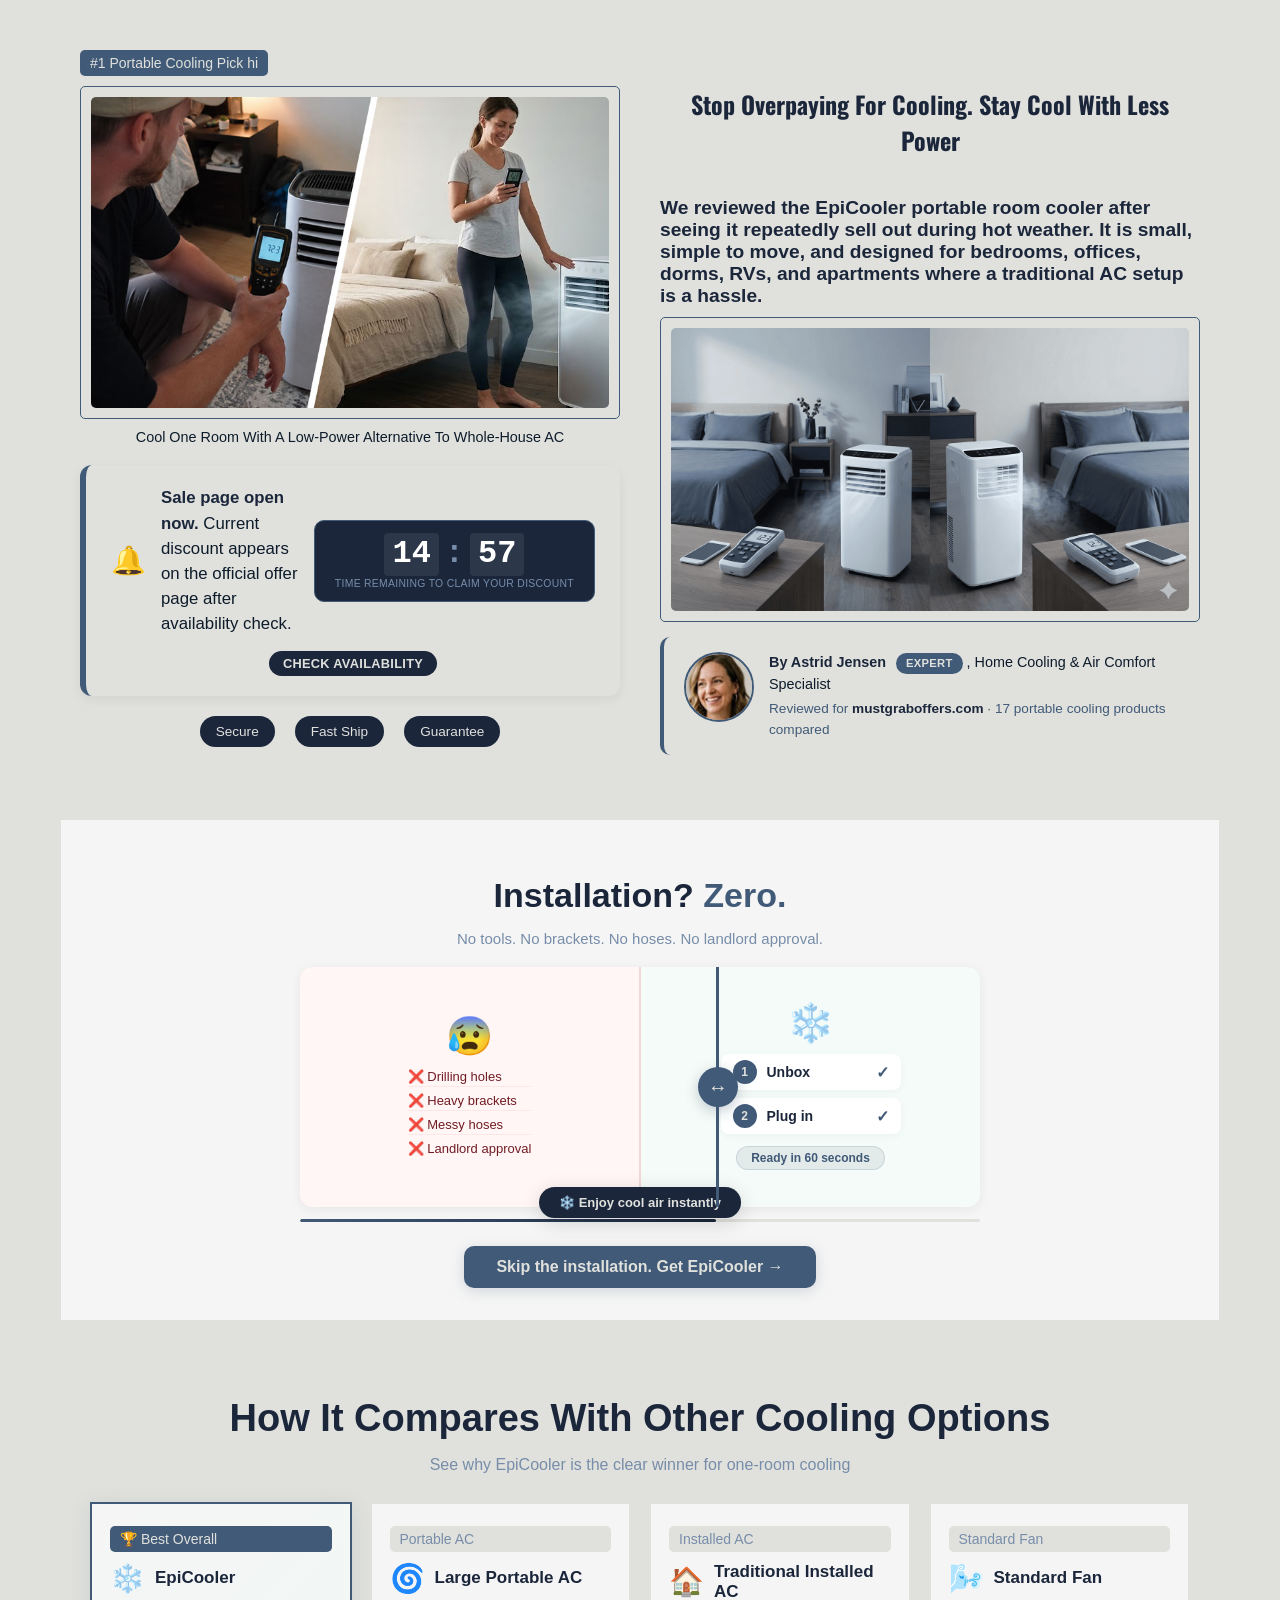
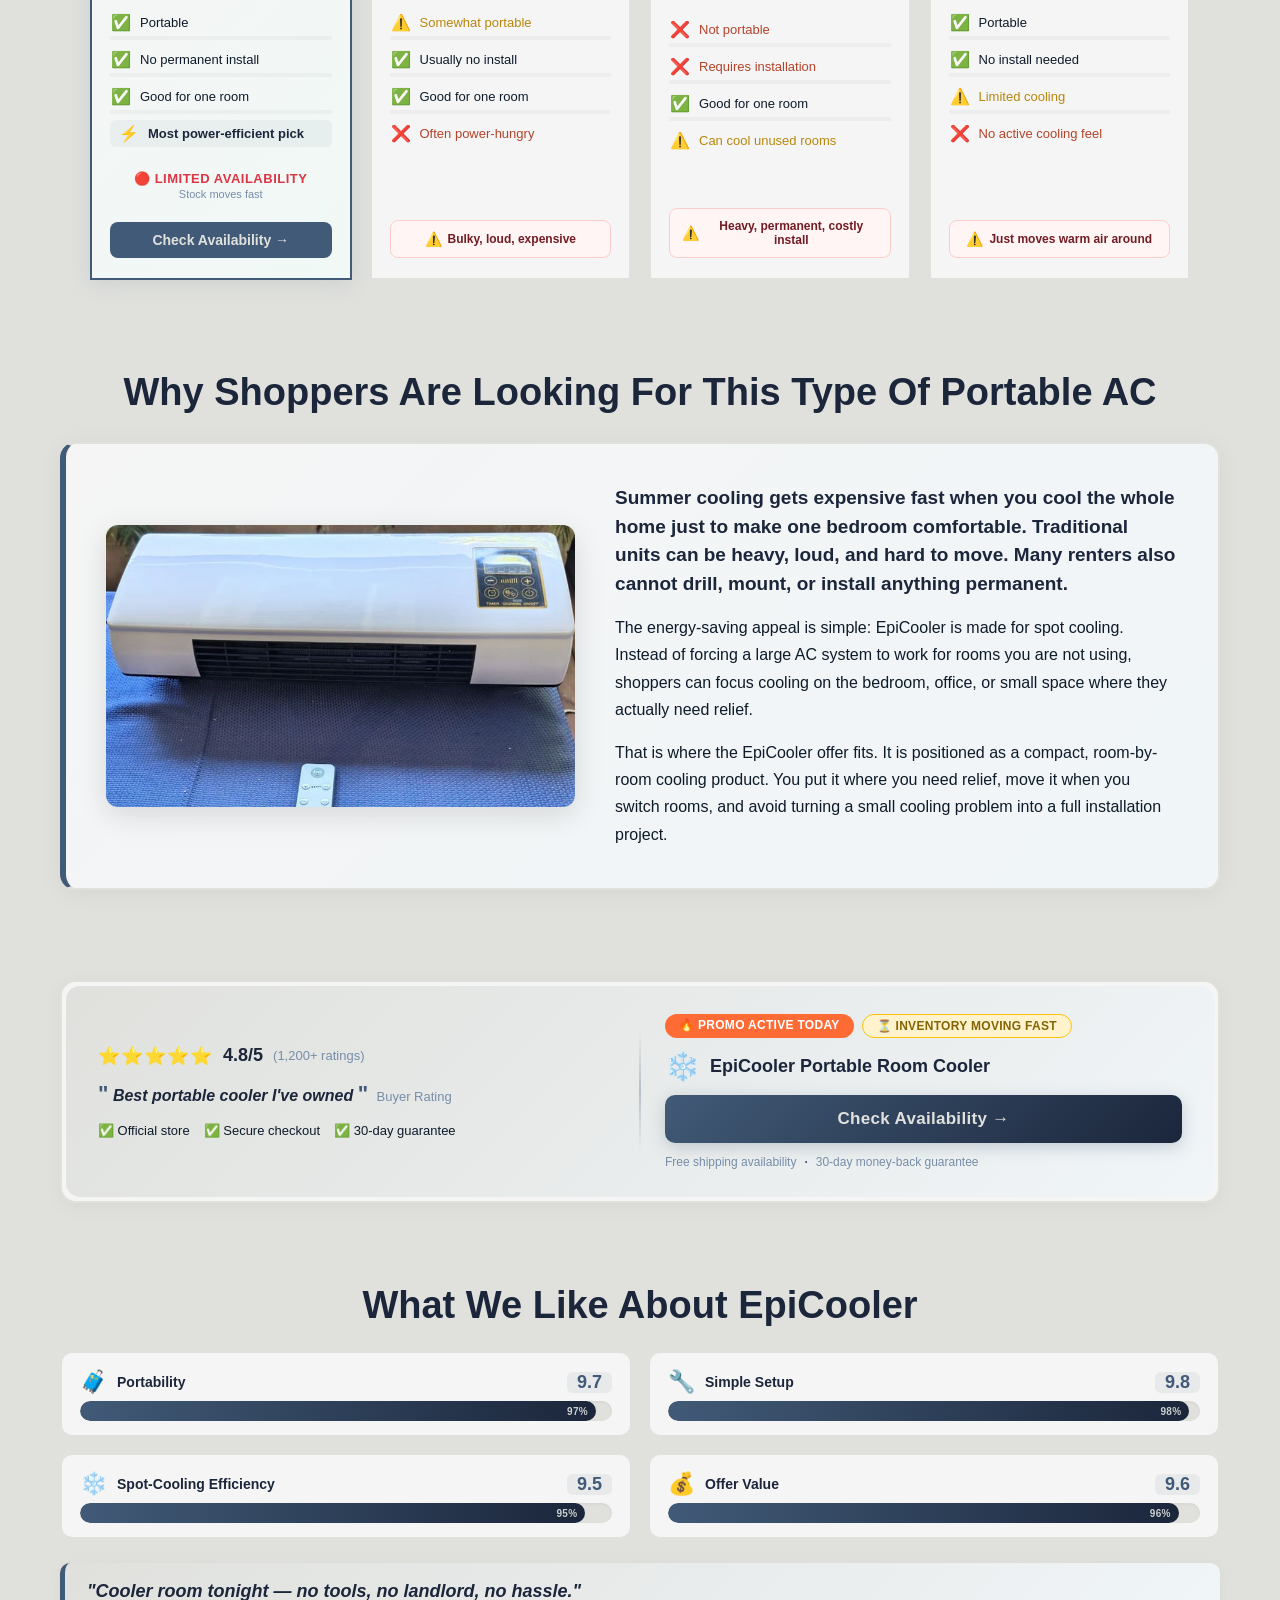
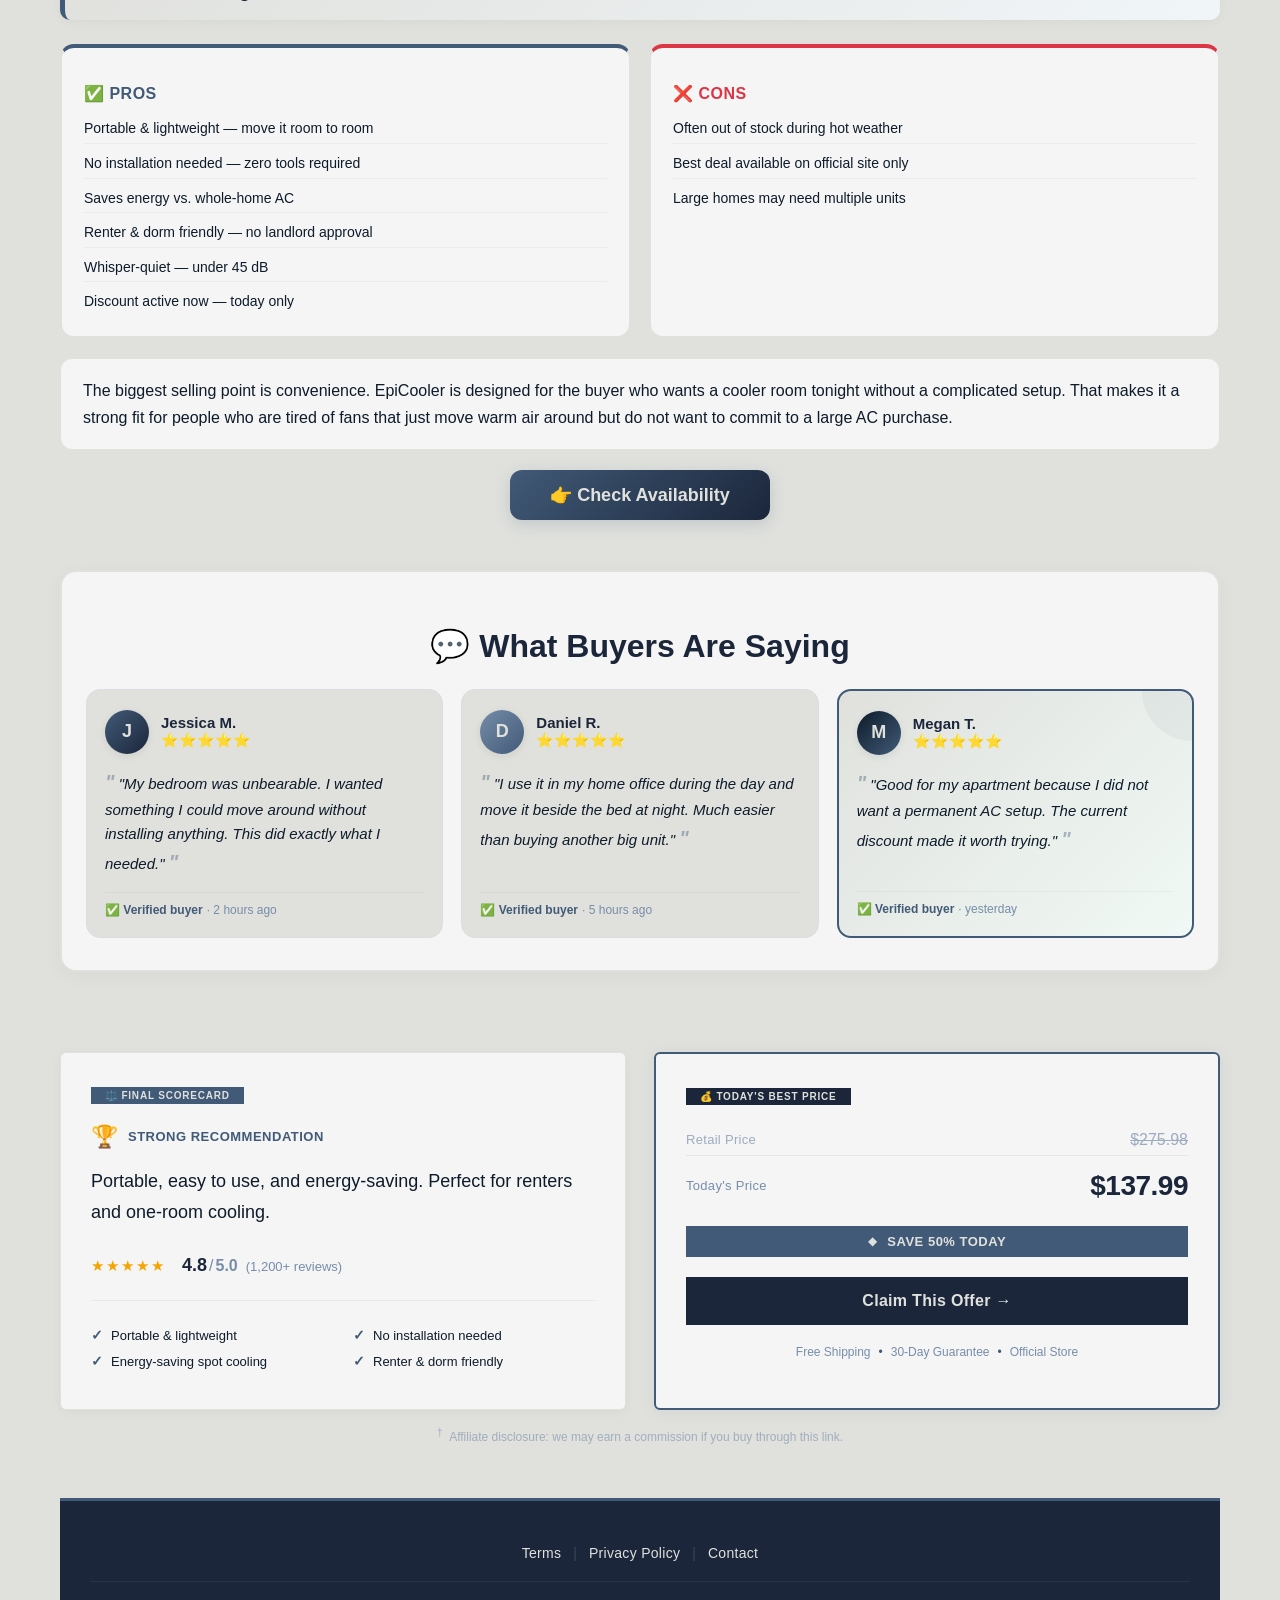
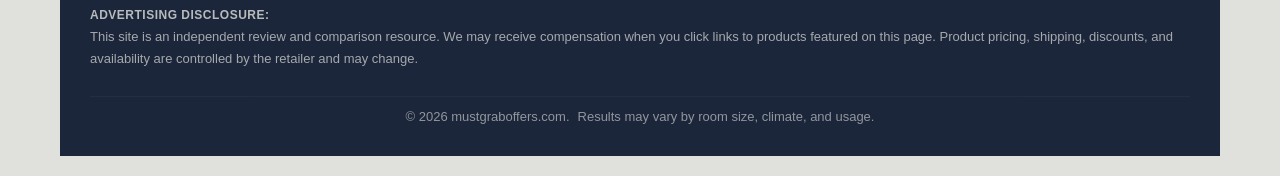
==== commit 292df94d: "test" ====
--- a/index.html
+++ b/index.html
@@ -16,7 +16,7 @@
     <div class="section-container">
       <div class="hero">
         <div class="leftside-holder">
-          <div class="badge">#1 Portable Cooling Pick</div>
+          <div class="badge">#1 Portable Cooling Pick hi</div>
           <div class="img-container">
             <img src="imgs/hero.jpg" alt="" />
           </div>
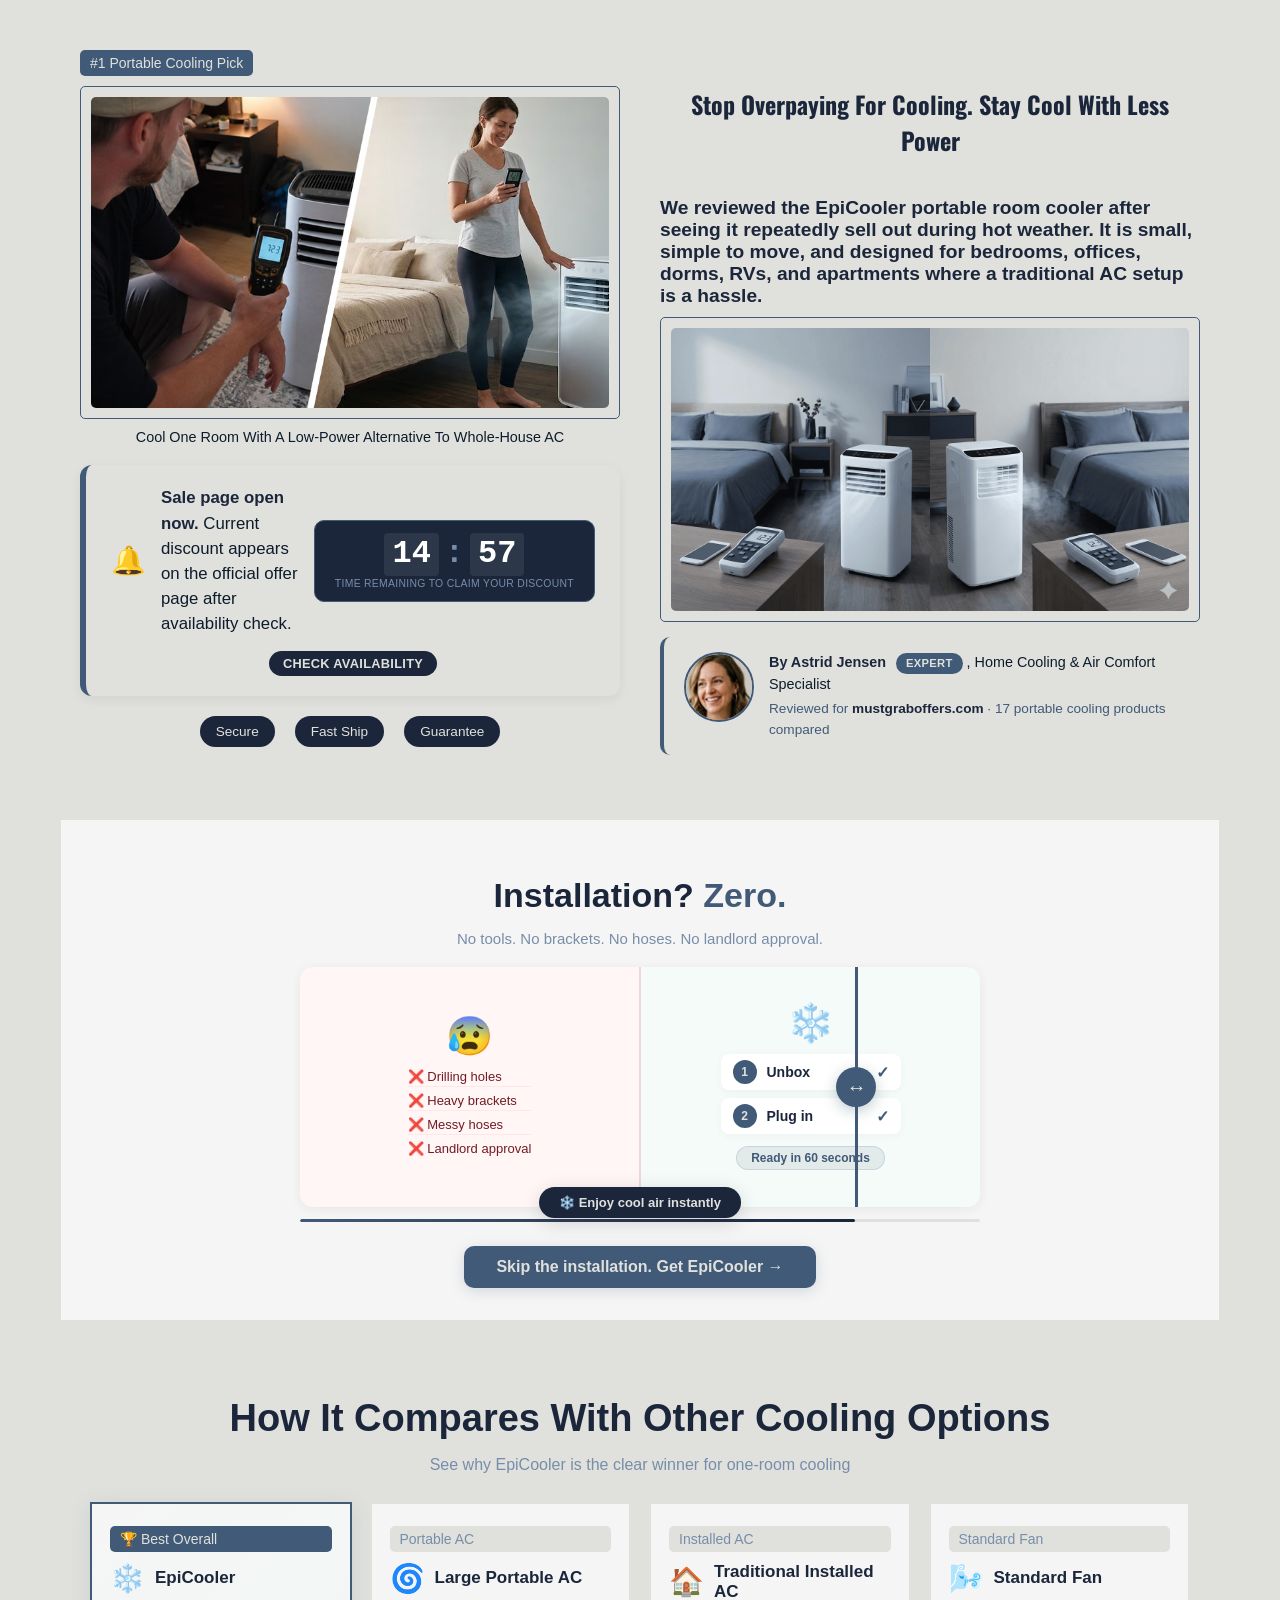
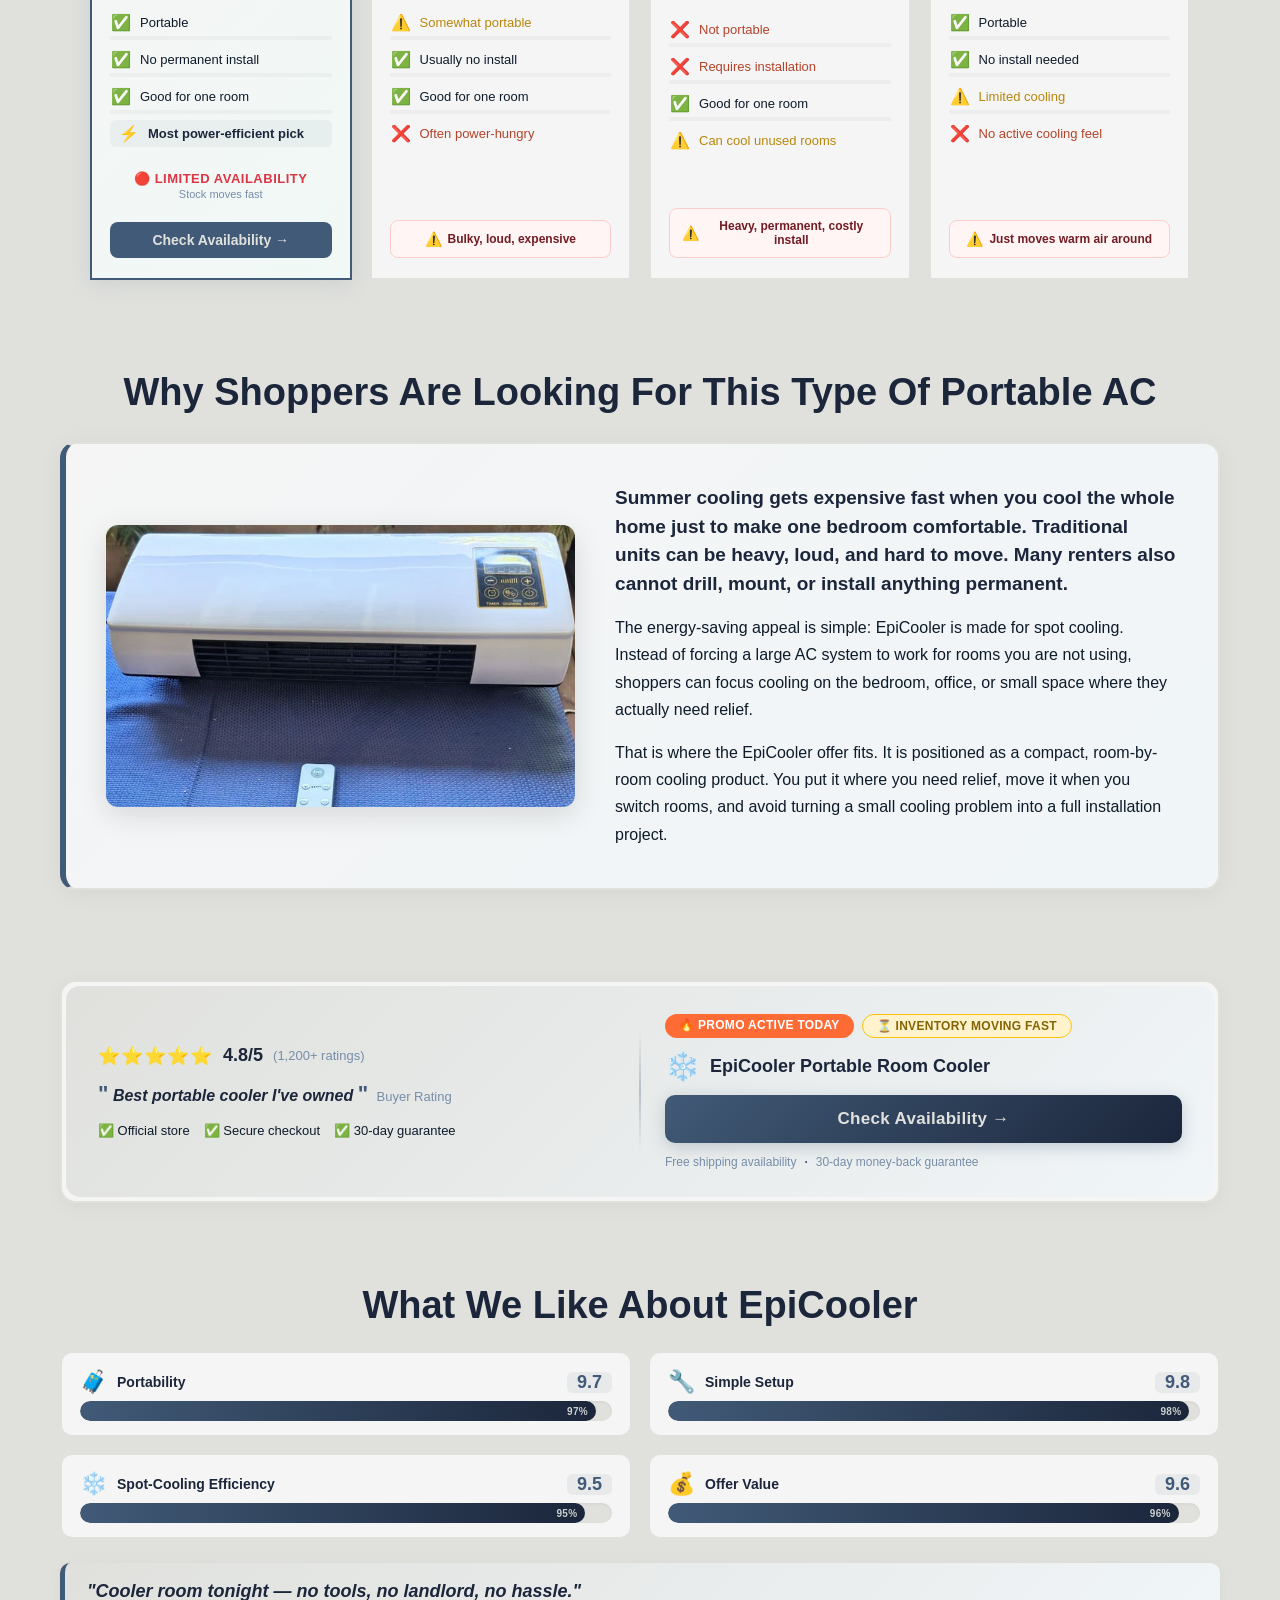
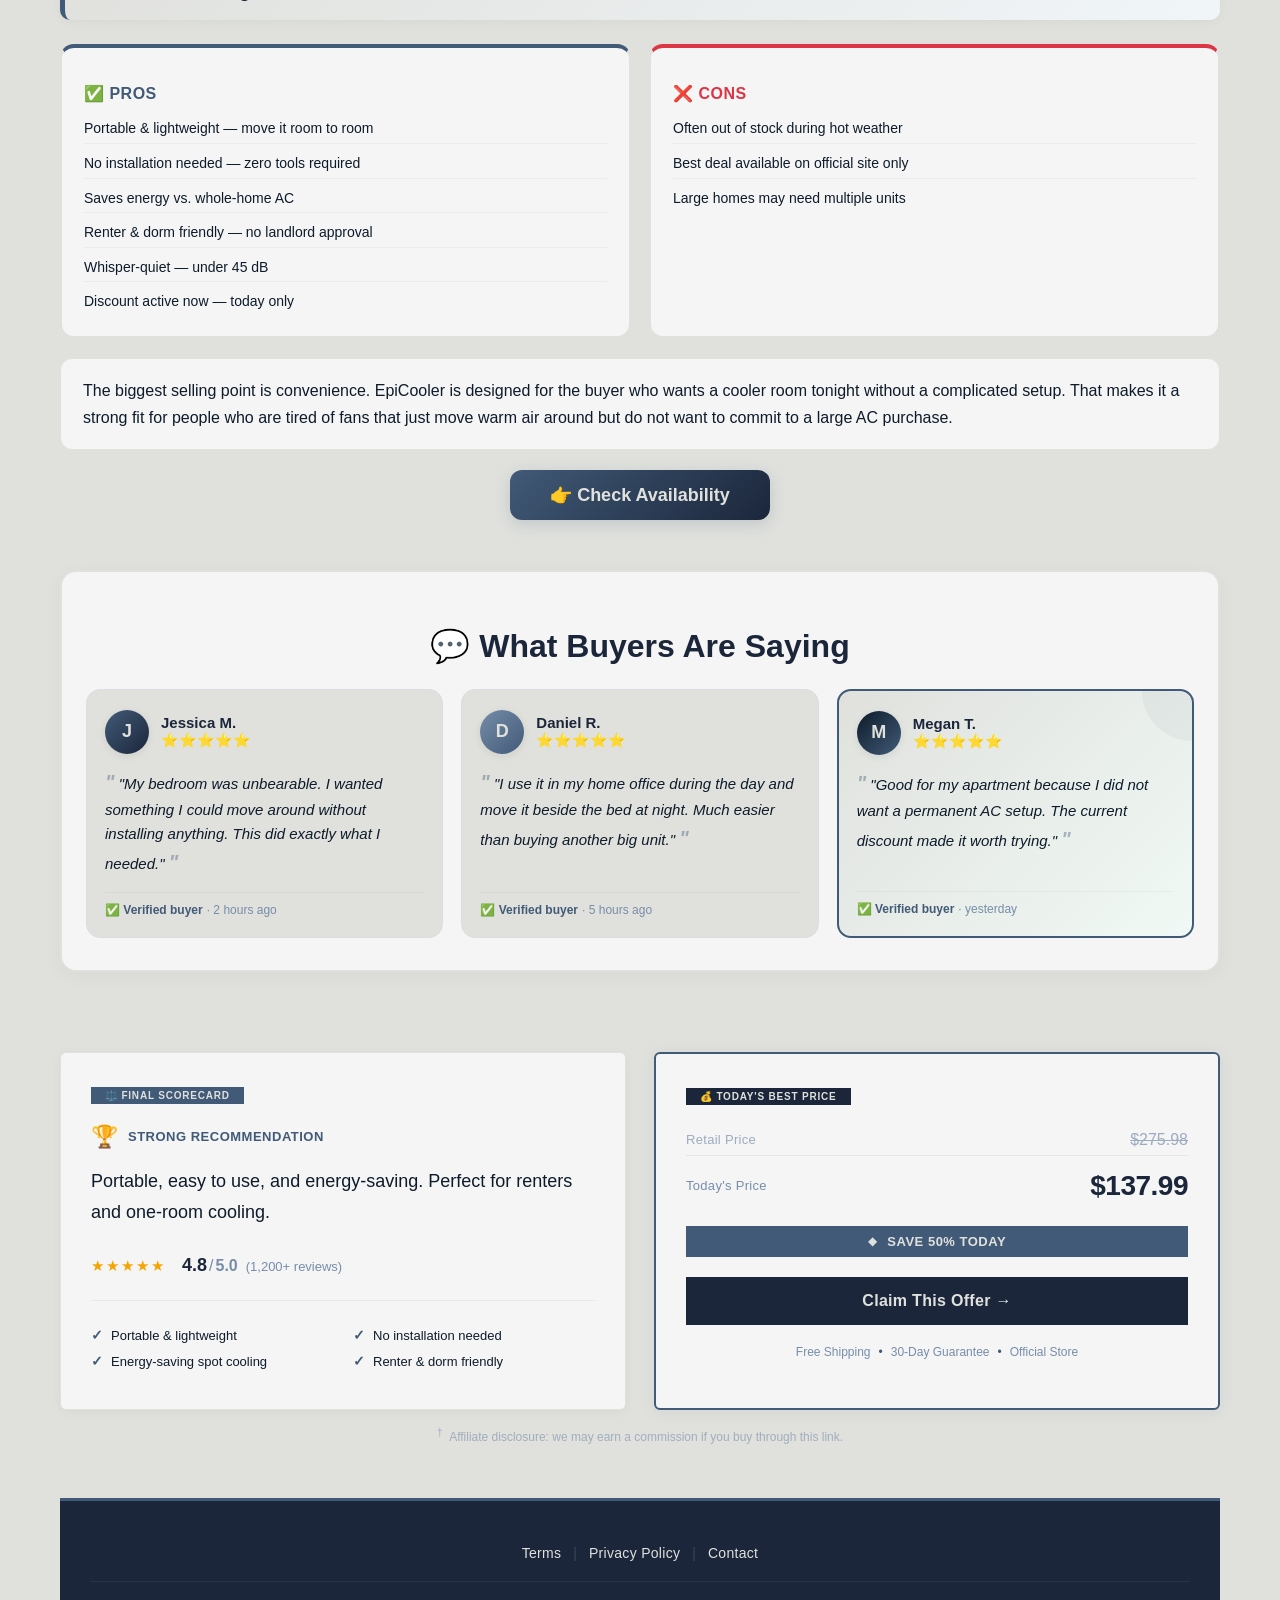
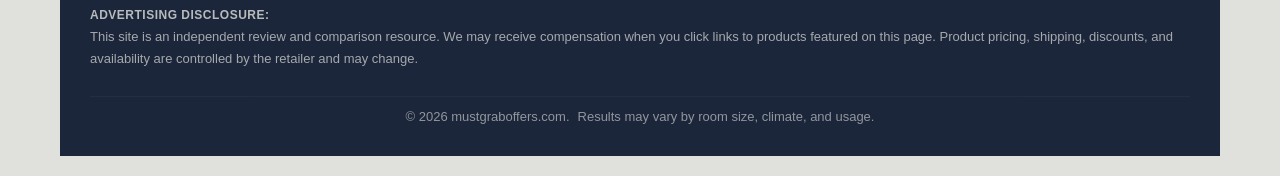
==== commit f49e097c: "test done" ====
--- a/index.html
+++ b/index.html
@@ -16,7 +16,7 @@
     <div class="section-container">
       <div class="hero">
         <div class="leftside-holder">
-          <div class="badge">#1 Portable Cooling Pick hi</div>
+          <div class="badge">#1 Portable Cooling Pick</div>
           <div class="img-container">
             <img src="imgs/hero.jpg" alt="" />
           </div>
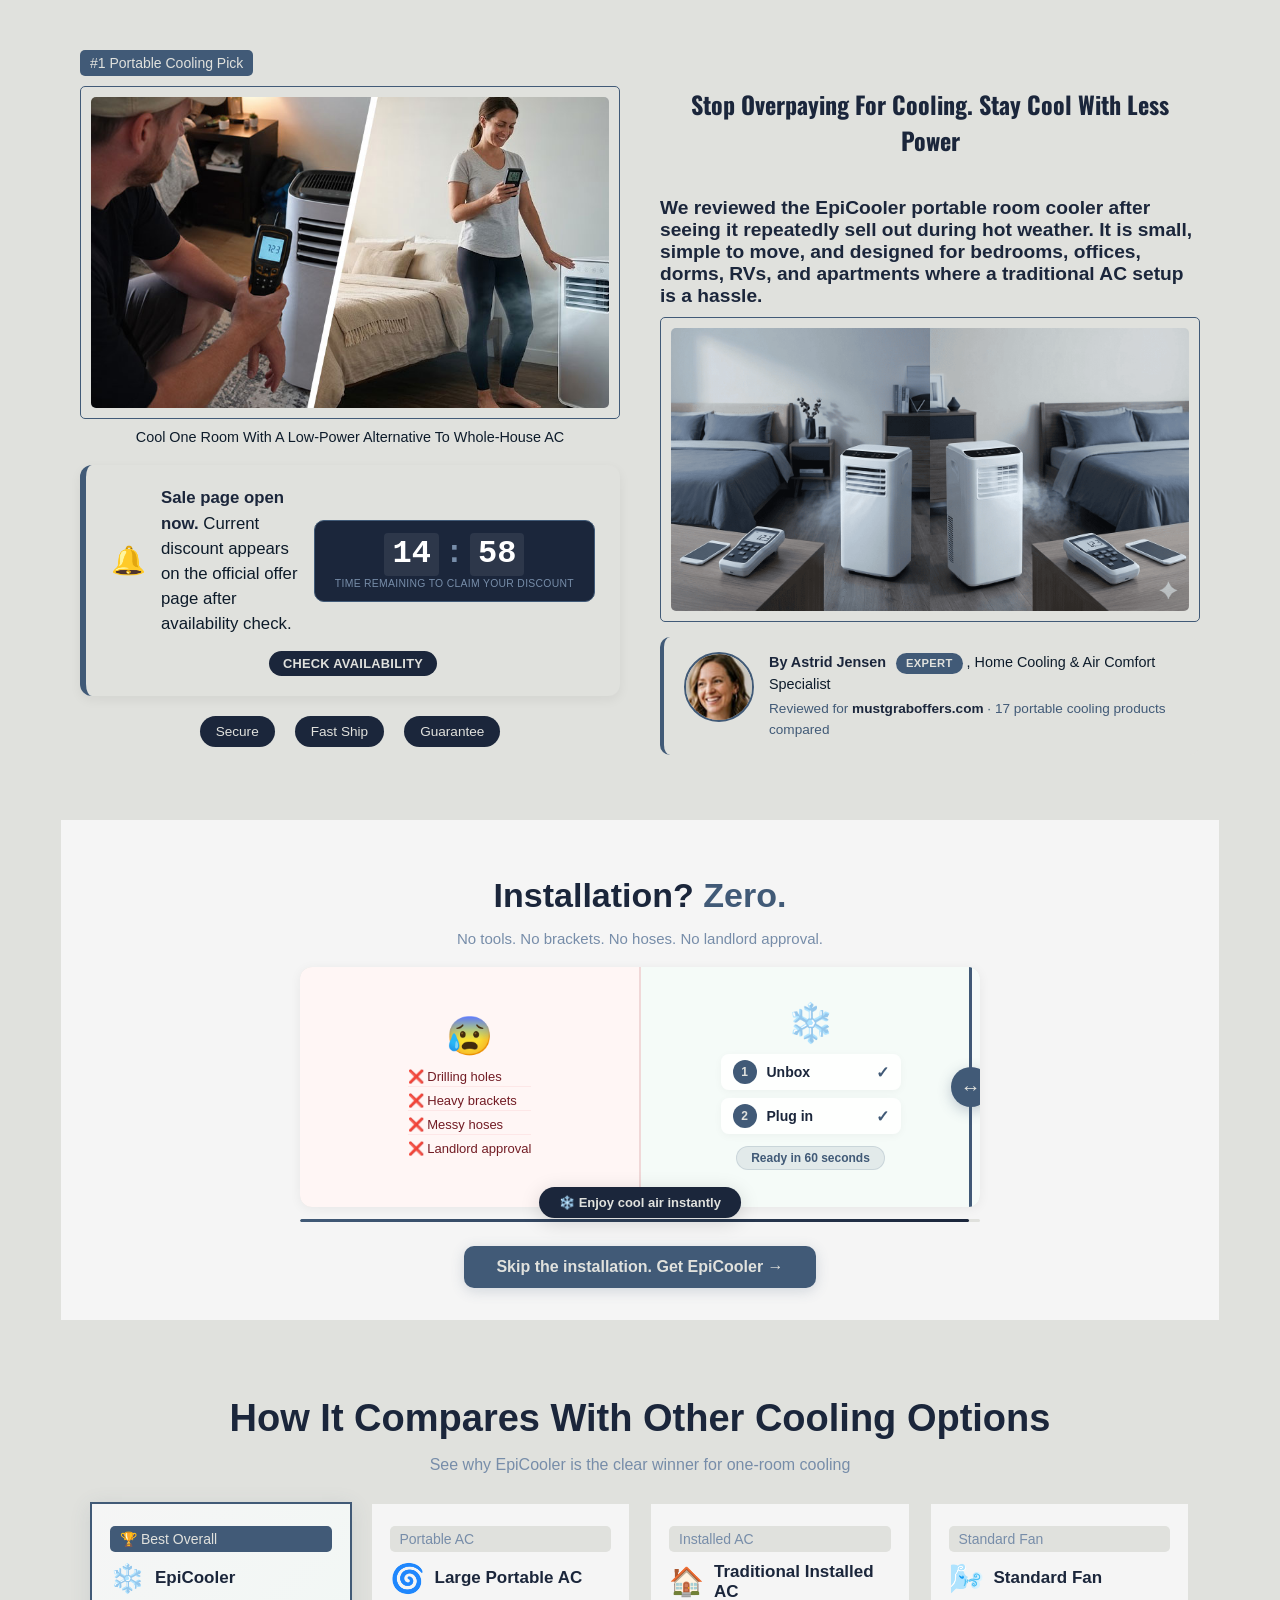
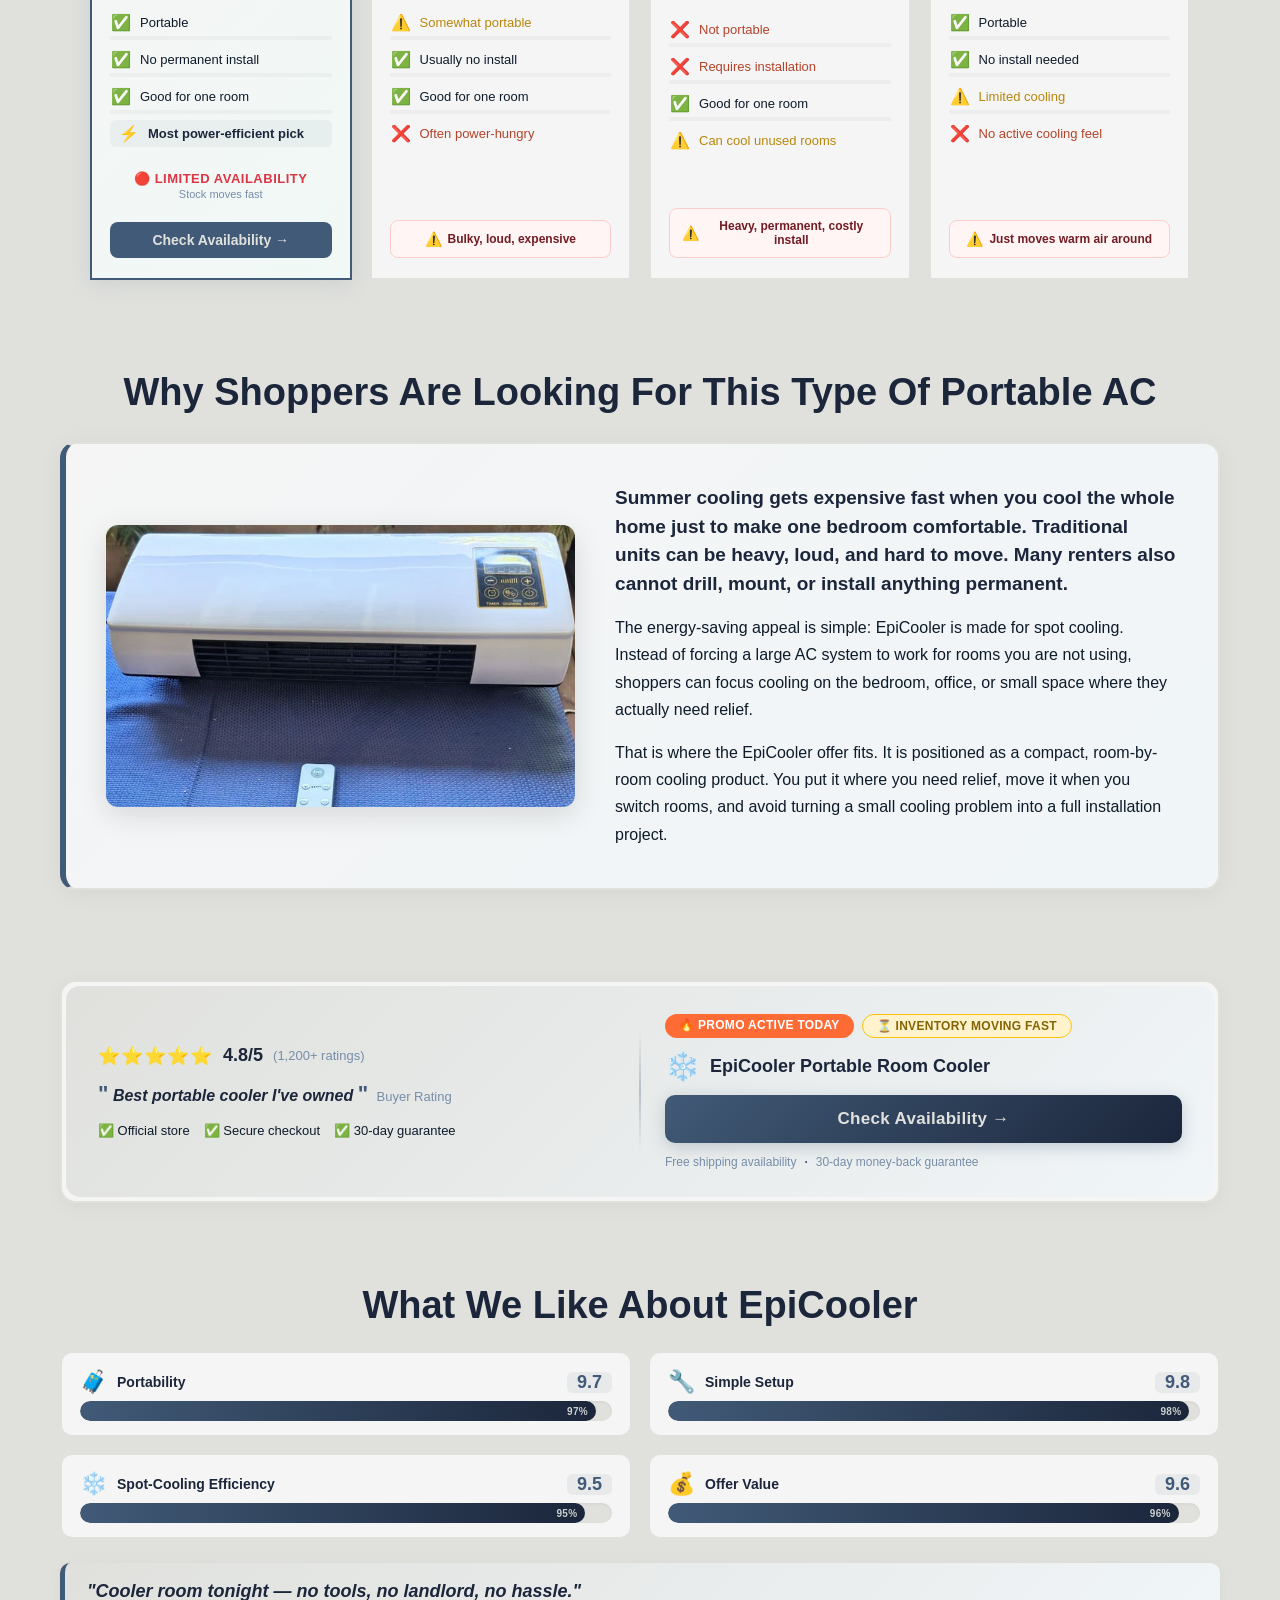
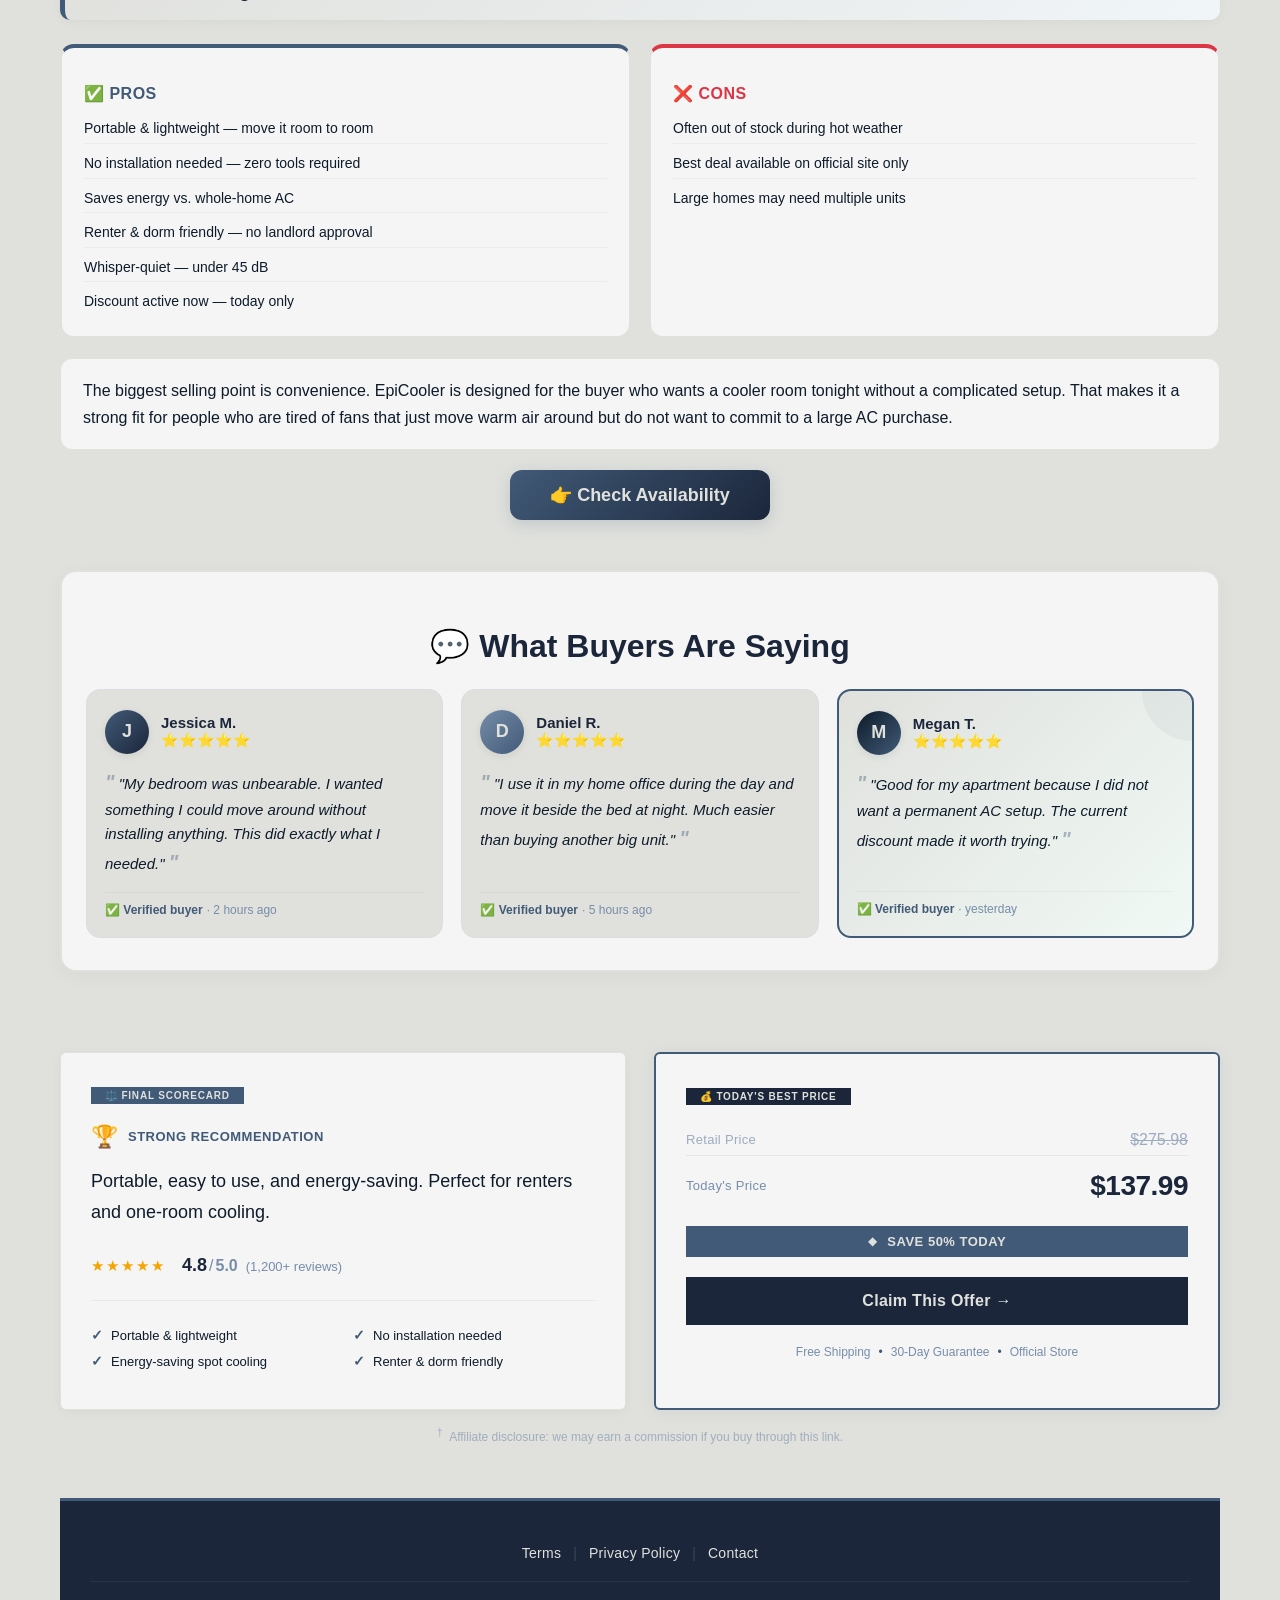
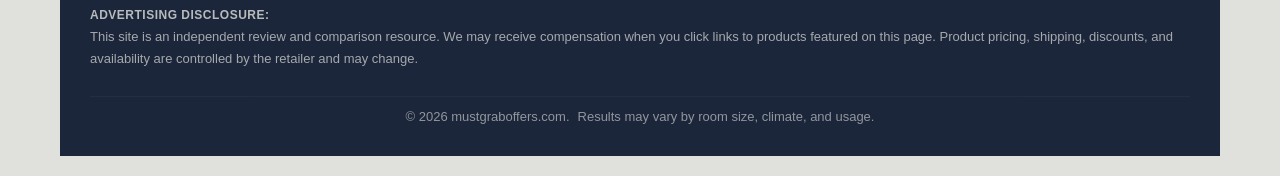
==== commit 2b6c304e: "check buttons" ====
--- a/index.html
+++ b/index.html
@@ -146,8 +146,7 @@
           </div>
 
           <div class="swipe-cta-minimal">
-            <a href="#" class="cta-minimal"
-              onclick="event.preventDefault(); document.querySelector('.quiz-container').scrollIntoView({behavior:'smooth',block:'start'}); renderQuiz(0); return false;">
+            <a href="quiz.html" class="cta-minimal">
               Skip the installation. Get EpiCooler →
             </a>
           </div>
@@ -195,8 +194,7 @@
               <span class="spec-stock">Stock moves fast</span>
             </div>
 
-            <a href="#" class="spec-cta"
-              onclick="event.preventDefault(); document.querySelector('.quiz-container').scrollIntoView({behavior:'smooth',block:'start'}); renderQuiz(0); return false;">
+            <a href="quiz.html" class="spec-cta">
               Check Availability →
             </a>
           </div>
@@ -378,8 +376,7 @@
                 <span class="cta-product-name">EpiCooler Portable Room Cooler</span>
               </div>
 
-              <a href="#" class="cta-button"
-                onclick="event.preventDefault(); document.querySelector('.quiz-container').scrollIntoView({behavior:'smooth',block:'start'}); renderQuiz(0); return false;">
+              <a href="quiz.html" class="cta-button">
                 Check Availability →
               </a>
 
@@ -498,8 +495,7 @@
 
         <!-- CTA -->
         <div class="like-cta">
-          <a href="#" class="like-cta-button"
-            onclick="event.preventDefault(); document.querySelector('.quiz-container').scrollIntoView({behavior:'smooth',block:'start'}); renderQuiz(0); return false;">
+          <a href="quiz.html" class="like-cta-button">
             👉 Check Availability
           </a>
         </div>
@@ -657,8 +653,7 @@
                 <span class="offer-save-text">Save 50% Today</span>
               </div>
 
-              <a href="#" class="offer-cta"
-                onclick="event.preventDefault(); document.querySelector('.quiz-container').scrollIntoView({behavior:'smooth',block:'start'}); renderQuiz(0); return false;">
+              <a href="quiz.html" class="offer-cta">
                 Claim This Offer →
               </a>
 
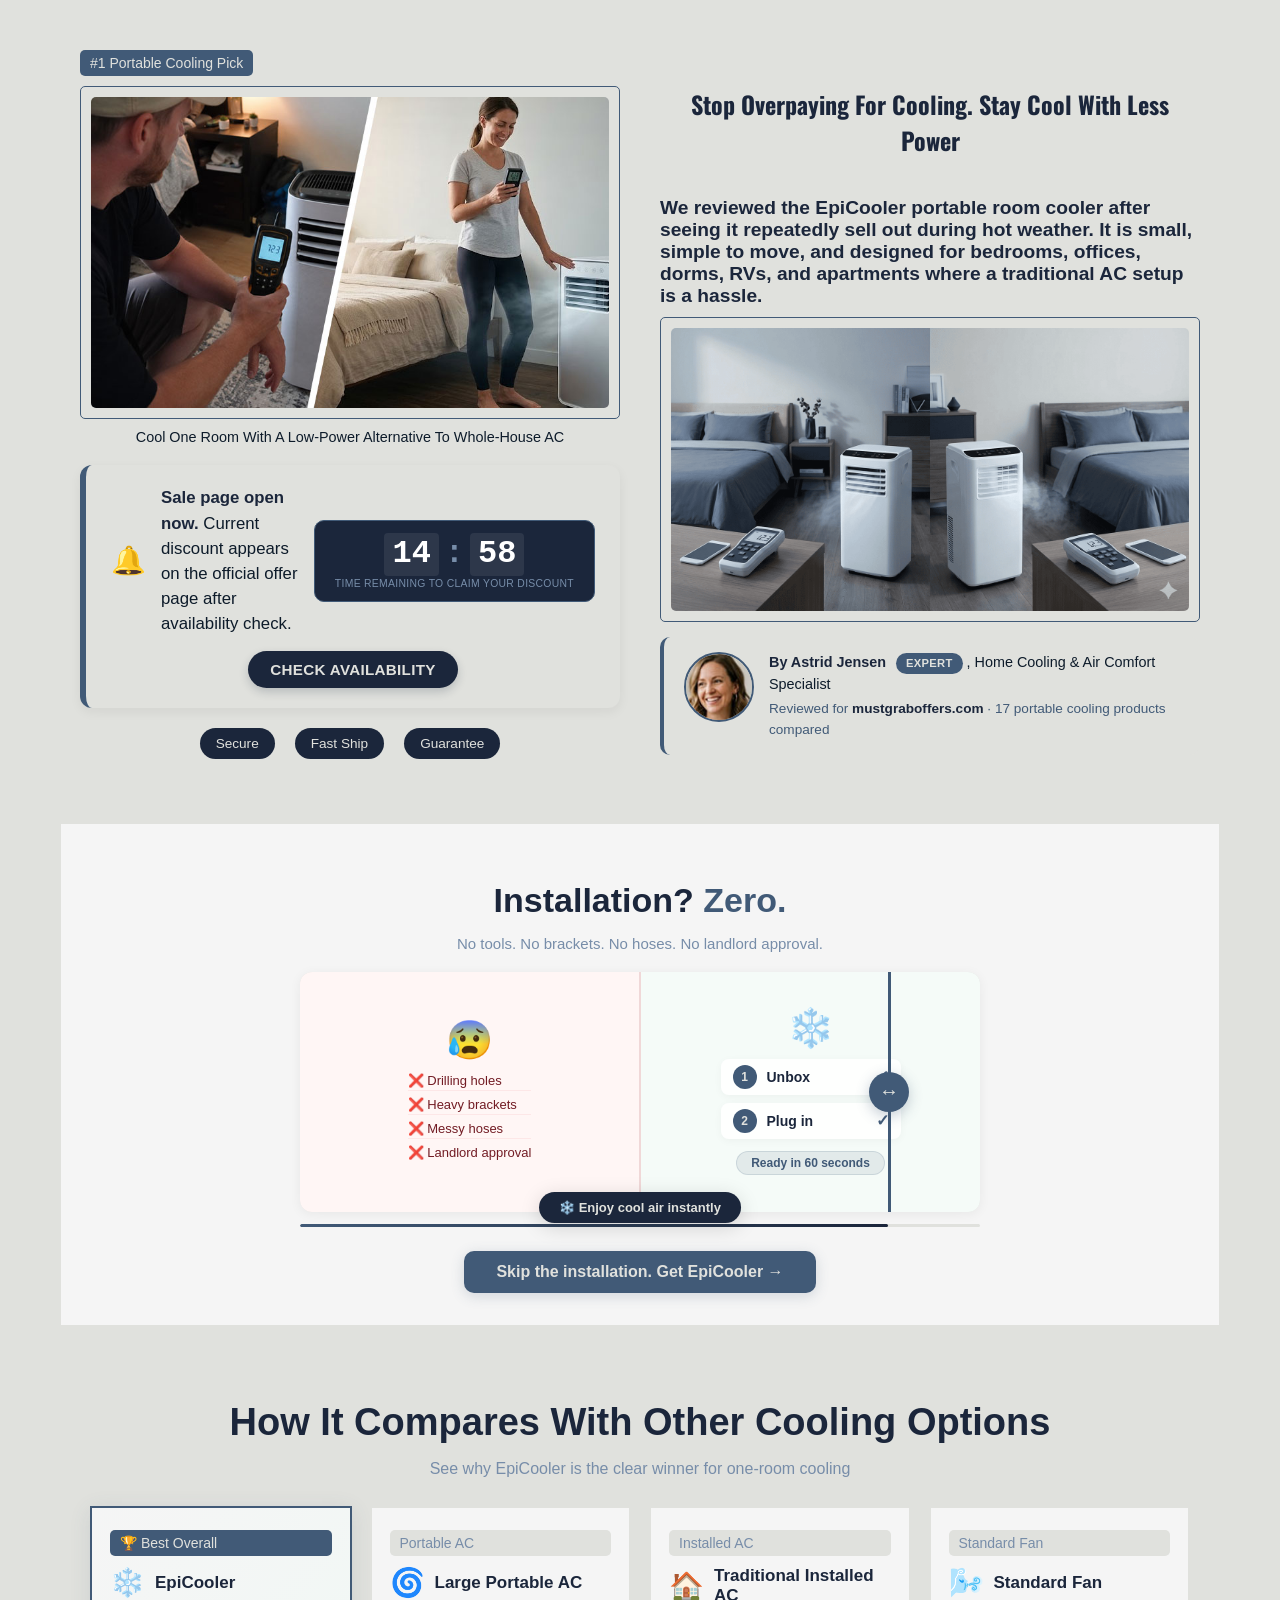
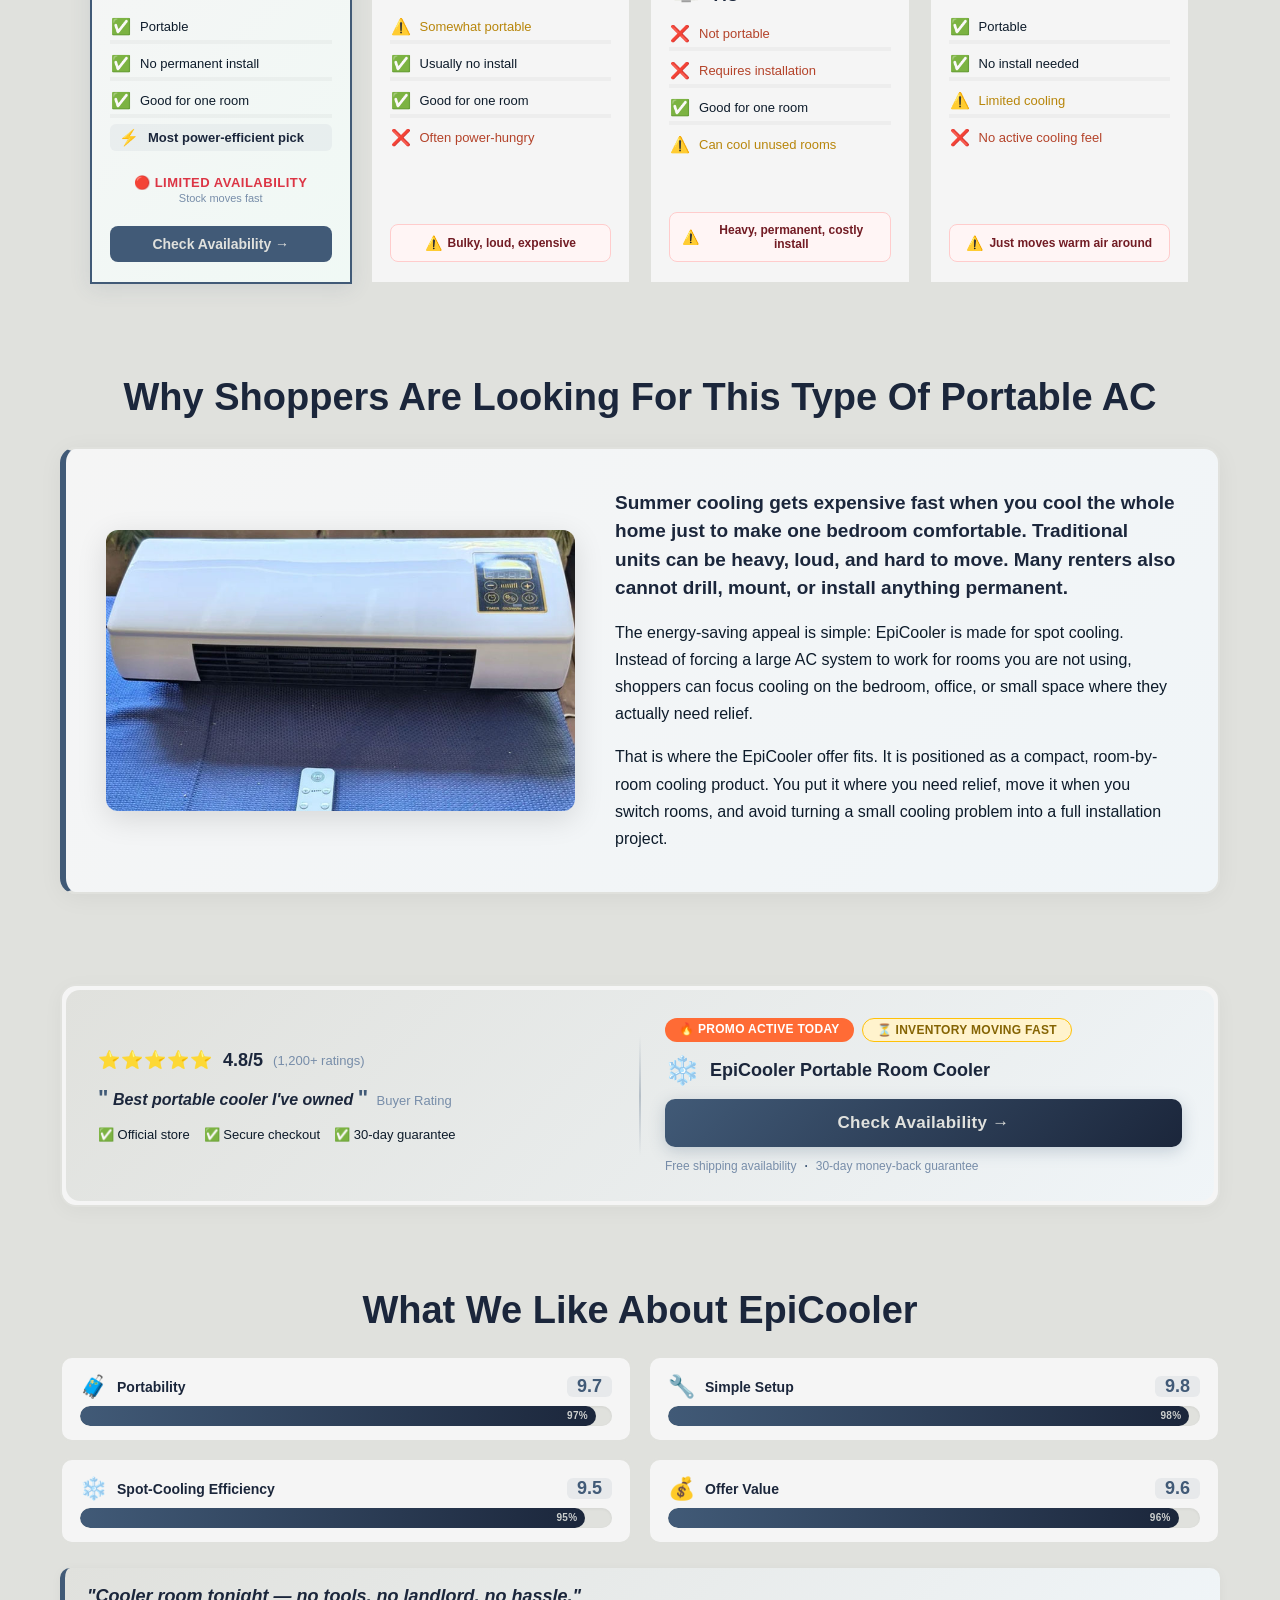
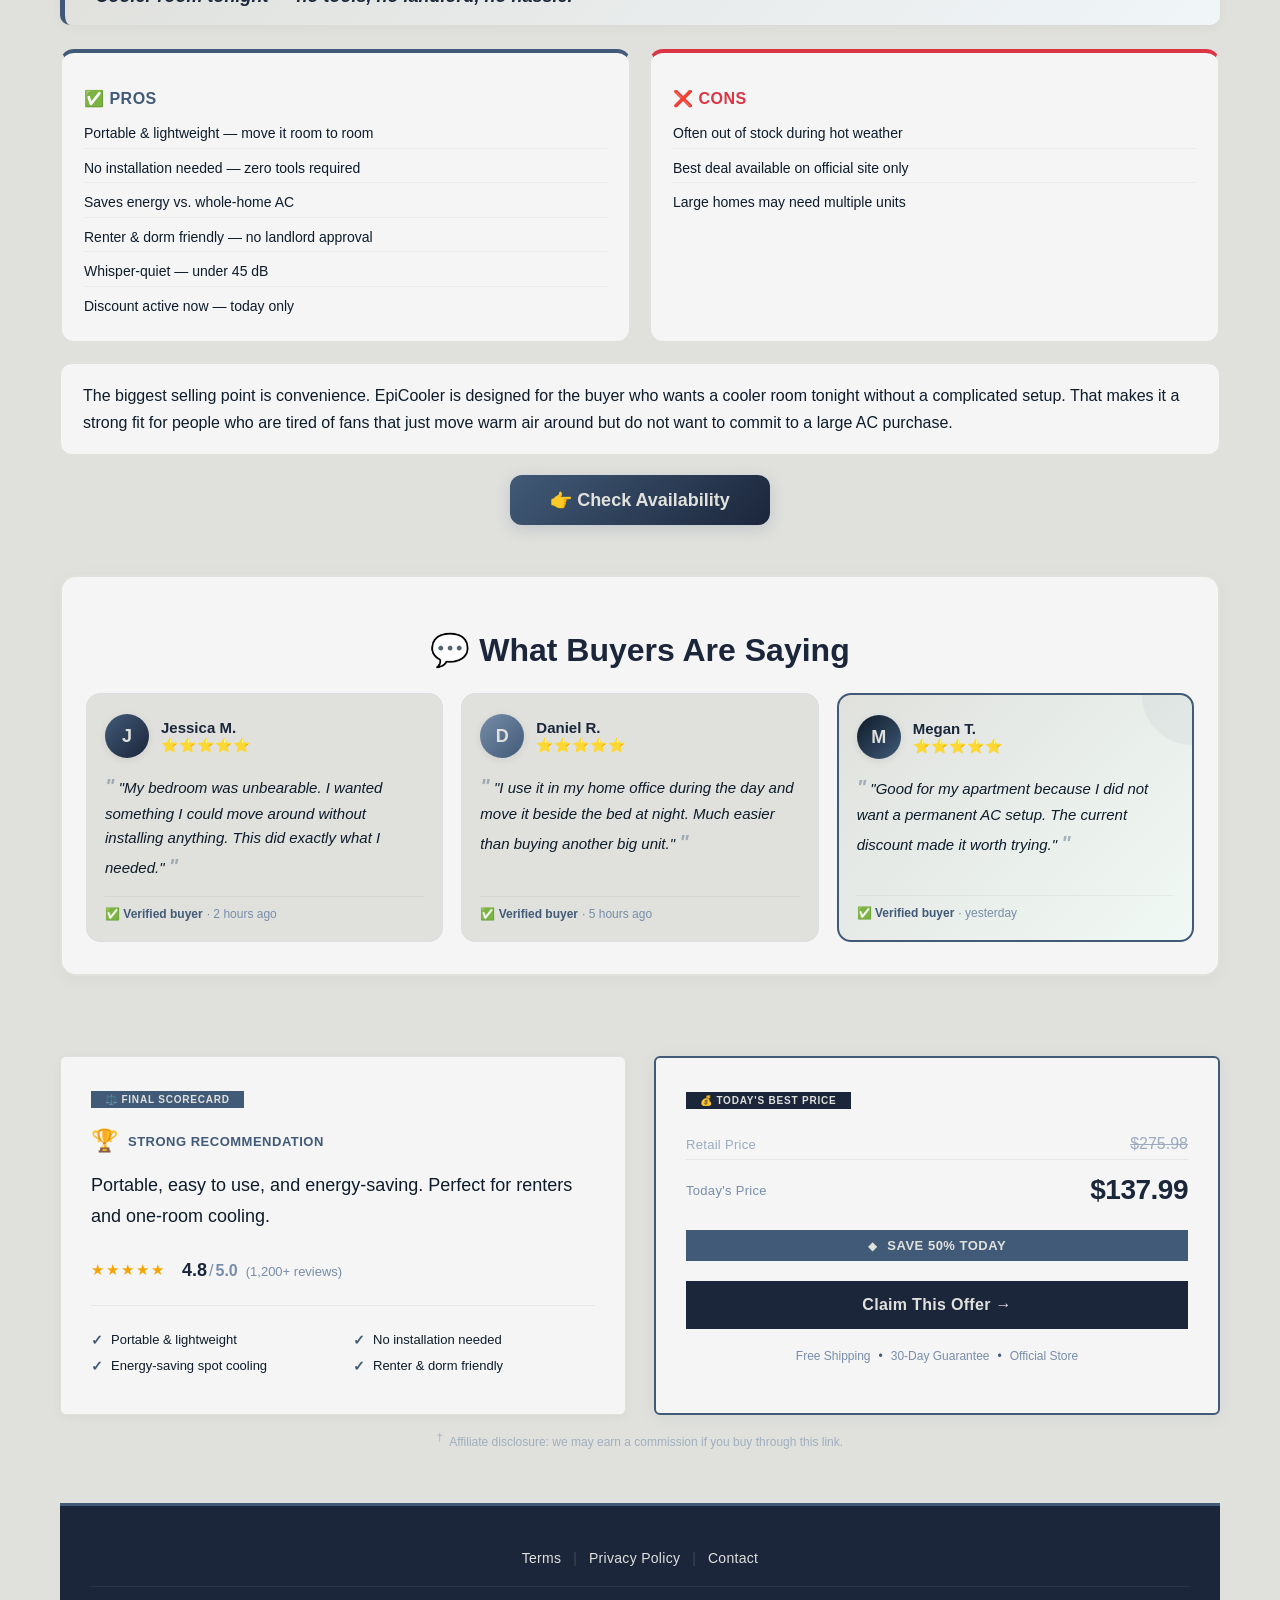
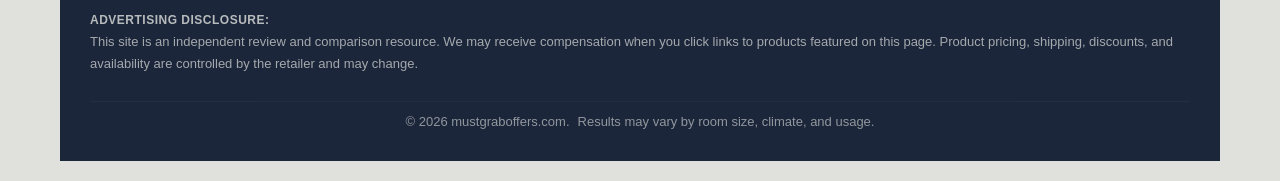
==== commit 401c2475: "Enhance quiz navigation and availability indicators. Updated quiz page with a new navigation bar for" ====
--- a/index.html
+++ b/index.html
@@ -43,7 +43,7 @@
               </div>
             </div>
             <div class="note-right">
-              <span class="availability-tag">
+              <span class="availability-tag availability-attention">
                 <a href="quiz.html">Check Availability</a>
               </span>
             </div>
--- a/style.css
+++ b/style.css
@@ -83,6 +83,7 @@
   margin: 20px 0;
   display: flex;
   justify-content: center;
+  overflow: visible;
 }
 
 .note-left {
@@ -113,6 +114,9 @@
   align-items: center;
   gap: 12px;
   flex-shrink: 0;
+  overflow: visible;
+  position: relative;
+  z-index: 2;
 }
 
 .discount-badge {
@@ -126,14 +130,65 @@
 }
 
 .availability-tag {
+  display: inline-block;
+  position: relative;
+  z-index: 1;
   background: var(--dark-color);
   color: var(--primary-color);
-  padding: 5px 14px;
+  padding: 10px 22px;
   border-radius: 30px;
-  font-size: 0.8rem;
-  font-weight: 600;
+  font-size: 0.95rem;
+  font-weight: 700;
   text-transform: uppercase;
   letter-spacing: 0.3px;
+  box-shadow: 0 4px 10px rgba(27, 38, 59, 0.2);
+}
+
+.availability-tag a {
+  display: inline-block;
+}
+
+.availability-tag.availability-attention {
+  animation: availability-attention-glow 2.5s ease-in-out 4;
+  animation-fill-mode: forwards;
+}
+
+.availability-tag.availability-attention::before {
+  content: "";
+  position: absolute;
+  inset: -3px;
+  border-radius: 33px;
+  z-index: -1;
+  pointer-events: none;
+  animation: availability-halo 2.5s ease-in-out 4;
+  animation-fill-mode: forwards;
+}
+
+@keyframes availability-halo {
+  0%,
+  100% {
+    box-shadow: 0 0 0 0 rgba(119, 141, 169, 0);
+    opacity: 0;
+  }
+  50% {
+    box-shadow:
+      0 0 12px 4px rgba(119, 141, 169, 0.45),
+      0 0 20px 7px rgba(65, 90, 119, 0.2);
+    opacity: 1;
+  }
+}
+
+@keyframes availability-attention-glow {
+  0%,
+  100% {
+    box-shadow: 0 4px 10px rgba(27, 38, 59, 0.2);
+  }
+  50% {
+    box-shadow:
+      0 0 10px 3px rgba(119, 141, 169, 0.5),
+      0 0 16px 5px rgba(65, 90, 119, 0.22),
+      0 4px 10px rgba(27, 38, 59, 0.2);
+  }
 }
 
 .features-list {
